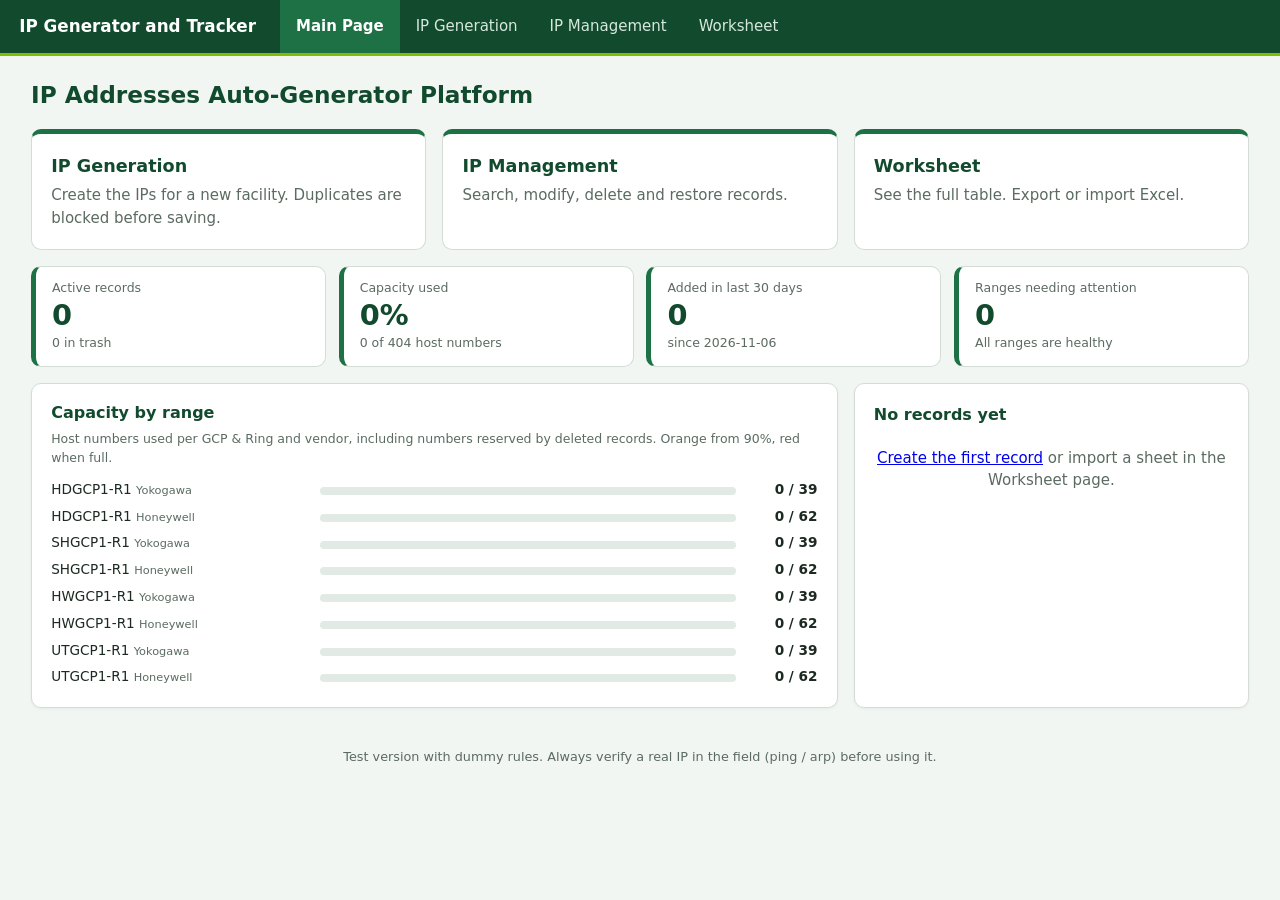
==== index.html @ 1deb8fbd "Add files via upload" ====
<!doctype html><html lang="en" translate="no" dir="ltr"><head><meta charset="utf-8"><meta name="viewport" content="width=device-width,initial-scale=1,viewport-fit=cover"><meta name="google" content="notranslate"><meta name="theme-color" content="#124a2d"><meta http-equiv="Content-Security-Policy" content="default-src 'self'; script-src 'self' 'unsafe-inline'; style-src 'self' 'unsafe-inline'; img-src data:; connect-src 'none'; object-src 'none'; base-uri 'none'; form-action 'none'; frame-src 'none'"><title>IP Generator and Tracker</title><link rel="stylesheet" href="css/style.css"></head><body><main><h1>IP Addresses Auto-Generator Platform</h1>
<div class="tiles"><a class="tile" href="generate.html"><b>IP Generation</b><span>Create the IPs for a new facility. Duplicates are blocked before saving.</span></a><a class="tile" href="management.html"><b>IP Management</b><span>Search, modify, delete and restore records.</span></a><a class="tile" href="worksheet.html"><b>Worksheet</b><span>See the full table. Export or import Excel.</span></a></div>
<div id="dash"><div class="panel empty">Loading...</div></div></main><script src="js/config.js"></script><script src="js/engine.js"></script><script src="js/storage.js"></script><script src="js/common.js"></script>
<script>
var MON=['Jan','Feb','Mar','Apr','May','Jun','Jul','Aug','Sep','Oct','Nov','Dec'],COL=['#1e7145','#84bd00','#9db7a8'];
function countUp(el){var n=+el.dataset.n,sfx=el.dataset.s||'';if(n<2||(window.matchMedia&&matchMedia('(prefers-reduced-motion: reduce)').matches))return;var t0=null;(function f(t){t0=t0||t;var p=Math.min(1,(t-t0)/500);el.textContent=Math.round(n*p)+sfx;if(p<1)requestAnimationFrame(f)})(performance.now())}
function chip(a){return'<span class="chip '+(/^(Created|Restored|Imported)/.test(a)?'g':/^Deleted/.test(a)?'r':'')+'">'+esc(a)+'</span>'}
init('index').then(function(){
  var act=S.records.filter(function(r){return!r.del}),trash=S.records.length-act.length,used=0,tot=0,near=[],rows='';
  Object.keys(CFG.gcps).forEach(function(g){CFG.vendors.forEach(function(v){var u=usage(g,v,S.records),r=u.used/u.max,c=u.used>=u.max?'full':r>=CFG.warnAt?'warn':'';used+=u.used;tot+=u.max;if(c)near.push(g+' / '+v);
    rows+='<div class="hb cp"><span title="'+esc(g+' / '+v)+'">'+esc(g)+' <small>'+esc(v)+'</small></span><div class="bar '+c+'"><i style="width:'+Math.round(100*r)+'%"></i></div><b class="'+c+'">'+u.used+' / '+u.max+'</b></div>'})});
  var cd=new Date();cd.setDate(cd.getDate()-30);var cut=cd.getFullYear()+'-'+p2(cd.getMonth()+1)+'-'+p2(cd.getDate()),recent=act.filter(function(r){return isIso(r.date)&&r.date>=cut}).length,pct=tot?Math.round(100*used/tot):0;
  var k=[['Active records',act.length,'',trash+' in trash',''],['Capacity used',pct,'%',used+' of '+tot+' host numbers',''],['Added in last 30 days',recent,'','since '+cut,''],
    ['Ranges needing attention',near.length,'',near.length?esc(near.slice(0,2).join(', '))+(near.length>2?' +'+(near.length-2):''):'All ranges are healthy',near.some(function(n){return/FULL/.test(n)})?'':(near.length?'warn':'')]];
  var out='<div class="kpis">'+k.map(function(x){return'<div class="kpi '+x[4]+'"><small>'+x[0]+'</small><b data-n="'+x[1]+'" data-s="'+x[2]+'">'+x[1]+x[2]+'</b><small class="sub">'+x[3]+'</small></div>'}).join('')+'</div>';
  var capP='<div class="panel s2"><h2>Capacity by range</h2><small>Host numbers used per GCP &amp; Ring and vendor, including numbers reserved by deleted records. Orange from '+Math.round(CFG.warnAt*100)+'%, red when full.</small><div class="grow">'+rows+'</div></div>';
  if(!act.length)out+='<div class="dash2">'+capP+'<div class="panel empty"><h2>No records yet</h2><p><a href="generate.html">Create the first record</a> or import a sheet in the Worksheet page.</p></div></div>';
  else{
    var items=CFG.vendors.map(function(v){return[v,act.filter(function(r){return r.vendor===v}).length]});var oth=act.length-items.reduce(function(a,b){return a+b[1]},0);if(oth)items.push(['Other',oth]);
    var C=2*Math.PI*50,off=0,segs='',leg='';items.forEach(function(it,i){var len=C*it[1]/act.length;if(it[1]){segs+='<circle r="50" cx="70" cy="70" fill="none" stroke="'+COL[i]+'" stroke-width="22" stroke-dasharray="'+len.toFixed(2)+' '+(C-len).toFixed(2)+'" stroke-dashoffset="'+(-off).toFixed(2)+'" transform="rotate(-90 70 70)"/>';off+=len}
      leg+='<li><i style="background:'+COL[i]+'"></i>'+esc(it[0])+' <b>'+it[1]+'</b> <small>'+Math.round(100*it[1]/act.length)+'%</small></li>'});
    var vP='<div class="panel"><h2>Records by vendor</h2><div class="grow center"><svg class="donut" viewBox="0 0 140 140" width="150" height="150" role="img" aria-label="Records by vendor">'+segs+'<text class="dn" x="70" y="72" text-anchor="middle">'+act.length+'</text><text class="ds" x="70" y="90" text-anchor="middle">records</text></svg><ul class="leg">'+leg+'</ul></div></div>';
    var months=[],now=new Date();for(var i=5;i>=0;i--){var d=new Date(now.getFullYear(),now.getMonth()-i,1);months.push([d.getFullYear()+'-'+p2(d.getMonth()+1),MON[d.getMonth()]])}
    var cnt={},dated=0;act.forEach(function(r){if(isIso(r.date)){var q=r.date.slice(0,7);cnt[q]=(cnt[q]||0)+1;dated++}});var mx=Math.max.apply(null,months.map(function(m){return cnt[m[0]]||0}).concat([1]));
    var mP='<div class="panel"><h2>Records per month</h2><small>Last 6 months, by record date</small><div class="cols grow">'+months.map(function(m){var n=cnt[m[0]]||0;return'<div><b>'+n+'</b><i style="height:'+Math.max(2,Math.round(100*n/mx*.78))+'%"></i>'+m[1]+'</div>'}).join('')+'</div></div>';
    var lg=S.log.slice(0,6),aP='<div class="panel s2"><h2>Recent activity</h2><ul class="act2" id="recent">'+(lg.map(function(l){return'<li><span class="t">'+esc(l.t)+'</span><span>'+esc(l.who)+'</span>'+chip(l.act)+'<code>'+esc(l.name)+'</code></li>'}).join('')||'<li>No activity yet.</li>')+'</ul><a class="more" href="management.html#log">Open the full change log</a></div>';
    out+='<div class="dash2">'+capP+vP+mP+aP+'</div>'}
  $('#dash').innerHTML=out;document.querySelectorAll('[data-n]').forEach(countUp)});
</script></body></html>
---- css/style.css ----
:root{--g:#1e7145;--gd:#124a2d;--lime:#84bd00;--bg:#f2f6f3;--line:#d3ddd6;--ink:#1c2a22;--mut:#5b6b61;--bad:#b42318;--warn:#b45309}
*{box-sizing:border-box}
body{margin:0;font:15px/1.5 "Segoe UI",system-ui,Arial,sans-serif;color:var(--ink);background:var(--bg)}
header{background:var(--gd);color:#fff;border-bottom:3px solid var(--lime);display:flex;align-items:center;gap:1.5rem;padding:0 1.2rem;flex-wrap:wrap}
header b{font-size:1.05rem;padding:.8rem 0}
header nav{display:flex;flex-wrap:wrap}
header a{color:#d5e9dc;text-decoration:none;padding:.95rem 1rem}
header a:hover{background:rgba(255,255,255,.1)}
header a.on{background:var(--g);color:#fff;font-weight:600}
a:focus-visible,button:focus-visible,input:focus-visible,select:focus-visible,.btn:focus-visible{outline:3px solid var(--lime);outline-offset:1px}
main{max-width:1250px;margin:1.4rem auto;padding:0 1rem}
h1{font-size:1.45rem;margin:.2rem 0 1rem;color:var(--gd)}
h2{font-size:1rem;margin:1.1rem 0 .6rem;color:var(--gd);display:flex;align-items:center;gap:.55rem}
h2:first-child{margin-top:0}
h2 i{font-style:normal;background:var(--g);color:#fff;border-radius:50%;width:1.6rem;height:1.6rem;display:inline-grid;place-items:center;font-size:.85rem}
small{color:var(--mut);font-weight:400}
.panel{background:#fff;border:1px solid var(--line);border-radius:10px;padding:1.1rem 1.2rem;margin-bottom:1rem;box-shadow:0 1px 3px rgba(18,74,45,.06)}
.grid{display:grid;grid-template-columns:repeat(auto-fit,minmax(210px,1fr));gap:.9rem}
label{display:block;font-weight:600;font-size:.85rem;margin-bottom:.25rem}
input,select{width:100%;padding:.55rem .6rem;border:1px solid #b6c4bb;border-radius:6px;background:#fff;font:inherit;color:inherit}
input[readonly]{background:#eef3ef;color:var(--mut)}
button,.btn{font:inherit;font-weight:600;padding:.55rem 1.2rem;border:1px solid var(--g);border-radius:6px;background:#fff;color:var(--g);cursor:pointer;display:inline-block}
button:hover,.btn:hover{background:#e6f2ea}
button.primary{background:var(--g);color:#fff}button.primary:hover{background:var(--gd)}
button.danger{border-color:var(--bad);color:var(--bad)}button.danger:hover{background:var(--bad);color:#fff}
button.sm{padding:.2rem .65rem;font-size:.8rem}
button:disabled{opacity:.45;cursor:not-allowed}
.row{display:flex;gap:.7rem;flex-wrap:wrap;align-items:end;margin-top:1rem}
#msg{padding:.7rem 1rem;margin:0 0 1rem;border-radius:8px;display:none}
#msg.ok,#msg.bad{display:block}
#msg.ok{background:#e7f4ec;border:1px solid #a9d3b8;border-left:6px solid var(--g)}
#msg.bad{background:#fdecea;border:1px solid #f1b8b2;border-left:6px solid var(--bad)}
.tw{overflow:auto;max-height:68vh;background:#fff;border:1px solid var(--line);border-radius:8px}
table{border-collapse:collapse;width:100%;font-size:.86rem;font-variant-numeric:tabular-nums}
th,td{padding:.4rem .7rem;border:1px solid #e1e8e3;white-space:nowrap;text-align:left}
th{position:sticky;top:0;background:var(--g);color:#fff;border-color:#2f8657;z-index:1}
tbody tr:nth-child(even) td,tr:nth-child(even) td{background:#f7faf8}
tr:hover td{background:#e9f4ed!important}
td.rn,th.rn{background:#e6ece8!important;color:var(--mut);text-align:center;width:2.5rem;position:sticky;left:0}
th.rn{background:var(--gd)!important}
tr.del td{color:#8a948e;text-decoration:line-through}
.tabs{gap:0}.tabs button{border-radius:6px 6px 0 0;margin-right:2px}.tabs button.on{background:var(--g);color:#fff}
.warn{color:var(--warn);font-weight:700}.full{color:var(--bad);font-weight:700}.good{color:var(--g);font-weight:600}
.kv td:first-child{font-weight:600;width:14rem}
.tiles{display:grid;grid-template-columns:repeat(auto-fit,minmax(240px,1fr));gap:1rem;margin-bottom:1rem}
a.tile{display:block;text-decoration:none;color:inherit;background:#fff;border:1px solid var(--line);border-top:5px solid var(--g);border-radius:10px;padding:1.2rem}
a.tile:hover{box-shadow:0 6px 16px rgba(18,74,45,.15);transform:translateY(-1px)}
a.tile b{font-size:1.1rem;color:var(--gd)}a.tile span{display:block;color:var(--mut);margin-top:.3rem}
.bar{height:8px;background:#e1eae4;border-radius:4px;overflow:hidden;min-width:90px;margin-top:.25rem}
.bar i{display:block;height:100%;background:var(--g)}.bar.warn i{background:#d97706}.bar.full i{background:var(--bad)}
.groups{display:grid;grid-template-columns:repeat(auto-fit,minmax(250px,1fr));gap:.8rem}
.gcard{border:1px solid var(--line);border-top:3px solid var(--lime);border-radius:8px;padding:.7rem .9rem}
.gcard h3{margin:0 0 .4rem;font-size:.75rem;text-transform:uppercase;letter-spacing:.05em;color:var(--mut)}
.gcard div{display:flex;justify-content:space-between;gap:1rem;padding:.2rem 0;border-bottom:1px dashed #e1e8e3}
.gcard div:last-child{border:0}.gcard code{font:600 .93rem Consolas,"Cascadia Mono",monospace;color:var(--gd)}
footer{max-width:1250px;margin:0 auto;padding:1rem;text-align:center;color:var(--mut);font-size:.8rem}
@media(max-width:600px){header{gap:.3rem}h1{font-size:1.2rem}}
label.btn{margin:0;font-size:inherit}
/* ---- motion ---- */
html{-webkit-text-size-adjust:100%}
@keyframes in{from{opacity:0;transform:translateY(8px)}to{opacity:1;transform:none}}
@keyframes grow{from{transform:scaleX(0)}to{transform:scaleX(1)}}
@keyframes up{from{transform:scaleY(0)}to{transform:scaleY(1)}}
@keyframes spin{to{transform:rotate(360deg)}}
@view-transition{navigation:auto}
main{animation:in .3s ease both}
body.leaving main{opacity:0;transform:translateY(6px);transition:opacity .14s,transform .14s}
.bar i{transform-origin:left;animation:grow .7s ease both}
.gcard{animation:in .35s ease both}.gcard:nth-child(2){animation-delay:.06s}.gcard:nth-child(3){animation-delay:.12s}.gcard:nth-child(4){animation-delay:.18s}.gcard:nth-child(5){animation-delay:.24s}
#msg.ok,#msg.bad{animation:in .25s ease both}
a.tile{transition:box-shadow .2s,transform .2s}button,.btn,input,select{transition:background .15s,border-color .15s}
button.busy{position:relative;color:transparent!important;pointer-events:none}
button.busy::after{content:"";position:absolute;inset:0;margin:auto;width:1.1rem;height:1.1rem;border:2px solid #fff;border-top-color:transparent;border-radius:50%;animation:spin .7s linear infinite}
@media(prefers-reduced-motion:reduce){*,*::before,*::after{animation:none!important;transition:none!important}}
/* ---- dashboard ---- */
.kpis{display:grid;grid-template-columns:repeat(auto-fit,minmax(170px,1fr));gap:.8rem;margin-bottom:1rem}
.kpi{background:#fff;border:1px solid var(--line);border-left:5px solid var(--g);border-radius:10px;padding:.8rem 1rem;animation:in .35s ease both}
.kpi small{display:block}.kpi b{font-size:1.8rem;color:var(--gd);line-height:1.2}
.dash{display:grid;grid-template-columns:repeat(auto-fit,minmax(300px,1fr));gap:1rem;margin-bottom:1rem}.dash .panel{margin:0}
.hb{display:grid;grid-template-columns:minmax(90px,40%) 1fr 2.4rem;gap:.5rem;align-items:center;font-size:.85rem;padding:.2rem 0}
.hb span{overflow:hidden;text-overflow:ellipsis;white-space:nowrap}.hb b{text-align:right}
.cols{display:flex;align-items:flex-end;gap:.6rem;padding-top:.5rem}
.cols div{flex:1;display:flex;flex-direction:column;justify-content:flex-end;align-items:center;height:100%;font-size:.75rem;color:var(--mut)}
.cols i{display:block;width:100%;max-width:46px;background:var(--g);border-radius:4px 4px 0 0;transform-origin:bottom;animation:up .7s ease both;min-height:2px}
.act{list-style:none;margin:0;padding:0}.act li{padding:.35rem 0;border-bottom:1px dashed #e1e8e3;font-size:.85rem}.act li:last-child{border:0}
.empty{text-align:center;padding:1.2rem;color:var(--mut)}
/* ---- phone, tablet, notch ---- */
body{padding-left:env(safe-area-inset-left);padding-right:env(safe-area-inset-right)}
@media(max-width:900px){main{padding:0 .8rem}}
@media(max-width:640px){
 header{padding:0;gap:0}header b{padding:.6rem 1rem;width:100%}
 header nav{width:100%;overflow-x:auto;flex-wrap:nowrap;-webkit-overflow-scrolling:touch}
 header a{padding:.8rem 1rem;white-space:nowrap;min-height:44px}
 input,select,button,.btn{font-size:16px;min-height:44px}button.sm{min-height:38px;font-size:14px}
 .row>button,.row>.btn{flex:1 1 auto}.grid{grid-template-columns:1fr}.tabs{flex-wrap:wrap}
 .kpis{grid-template-columns:1fr 1fr}.kpi b{font-size:1.5rem}.dash{grid-template-columns:1fr}
 table.stack{background:transparent}table.stack tr.hd{display:none}
 table.stack tr{display:block;border:1px solid var(--line);border-radius:8px;margin:.6rem;padding:.3rem .6rem;background:#fff}
 table.stack td{display:flex;justify-content:space-between;gap:1rem;border:0;border-bottom:1px dashed #e1e8e3;white-space:normal;text-align:right;background:transparent!important}
 table.stack td::before{content:attr(data-l);font-weight:600;color:var(--mut);text-align:left}
 table.stack td:last-child{border:0;justify-content:flex-end;gap:.5rem}table.stack td:last-child::before{content:none}
}
@media(max-width:640px){.hb{grid-template-columns:1fr 2.2rem;row-gap:.1rem;padding:.35rem 0}.hb span{grid-column:1/-1;white-space:normal}}
/* ---- dashboard v2: every row fills the full width ---- */
.kpis{grid-template-columns:repeat(4,1fr)}
.kpi .sub{margin-top:.1rem}.kpi.warn{border-left-color:#d97706}.kpi.full{border-left-color:var(--bad)}
.dash2{display:grid;grid-template-columns:repeat(3,1fr);gap:1rem;margin-bottom:1rem}
.dash2 .s2{grid-column:span 2}.dash2 .panel{margin:0;display:flex;flex-direction:column;min-width:0}
.dash2 .panel>small{display:block;margin-bottom:.5rem}.dash2 h2{margin-bottom:.3rem}
.grow{flex:1}.center{display:flex;align-items:center;justify-content:center;gap:1.4rem;flex-wrap:wrap}
.hb.cp{grid-template-columns:minmax(150px,34%) 1fr 4.6rem}.hb.cp b.warn{color:var(--warn)}.hb.cp b.full{color:var(--bad)}.hb.cp span small{color:var(--mut)}
.donut circle{animation:draw .8s ease both}.donut .dn{font:700 26px "Segoe UI",Arial,sans-serif;fill:var(--gd)}.donut .ds{font:12px "Segoe UI",Arial,sans-serif;fill:var(--mut)}
@keyframes draw{from{stroke-dasharray:0 314.16}}
.leg{list-style:none;margin:0;padding:0}.leg li{padding:.25rem 0;display:flex;align-items:center;gap:.5rem}.leg i{width:.8rem;height:.8rem;border-radius:3px;display:inline-block}
.cols.grow{min-height:110px}
.act2{list-style:none;margin:0;padding:0;flex:1}
.act2 li{display:grid;grid-template-columns:9.5rem 6.5rem 7.5rem 1fr;gap:.6rem;align-items:center;padding:.45rem 0;border-bottom:1px dashed #e1e8e3;font-size:.85rem}
.act2 .t{color:var(--mut)}.act2 code{font-weight:600;color:var(--gd)}
.chip{display:inline-block;padding:.05rem .55rem;border-radius:999px;background:#e8eeea;color:#33443a;font-size:.78rem;font-weight:600;justify-self:start}
.chip.g{background:#e3f1e8;color:var(--gd)}.chip.r{background:#fdecea;color:var(--bad)}
a.more{display:inline-block;margin-top:.7rem;font-weight:600;color:var(--g)}
@media(max-width:900px){.kpis{grid-template-columns:1fr 1fr}.dash2{grid-template-columns:1fr}.dash2 .s2{grid-column:auto}.act2 li{grid-template-columns:1fr 1fr}}
@media(max-width:640px){.hb.cp{grid-template-columns:1fr 4.6rem}.hb.cp span{grid-column:1/-1}}
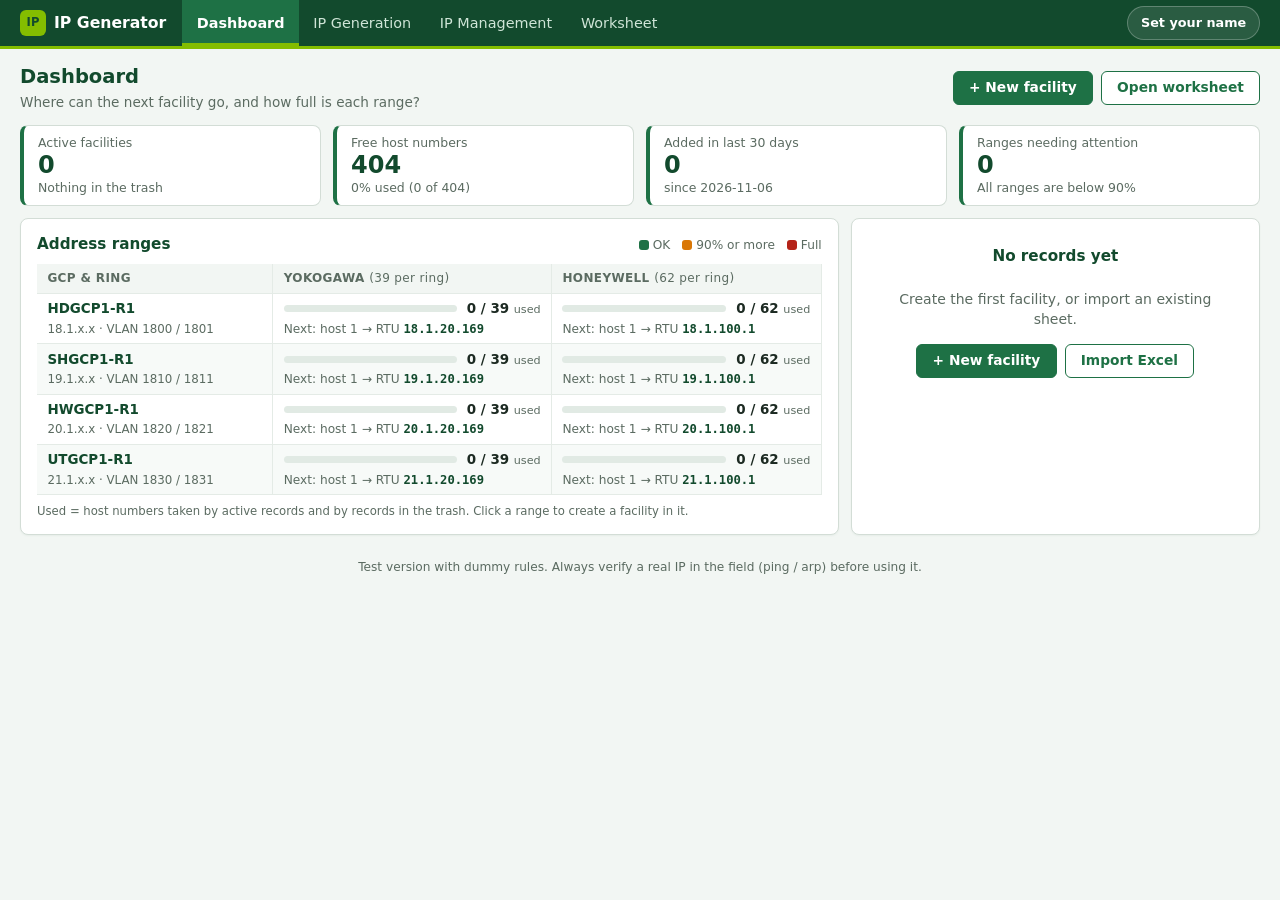
==== commit 9489c07c: "Improve front-end prototype: compact laptop layout, new dashboard, clearer management and safer impo" ====
--- a/index.html
+++ b/index.html
@@ -1,29 +1,114 @@
-<!doctype html><html lang="en" translate="no" dir="ltr"><head><meta charset="utf-8"><meta name="viewport" content="width=device-width,initial-scale=1,viewport-fit=cover"><meta name="google" content="notranslate"><meta name="theme-color" content="#124a2d"><meta http-equiv="Content-Security-Policy" content="default-src 'self'; script-src 'self' 'unsafe-inline'; style-src 'self' 'unsafe-inline'; img-src data:; connect-src 'none'; object-src 'none'; base-uri 'none'; form-action 'none'; frame-src 'none'"><title>IP Generator and Tracker</title><link rel="stylesheet" href="css/style.css"></head><body><main><h1>IP Addresses Auto-Generator Platform</h1>
-<div class="tiles"><a class="tile" href="generate.html"><b>IP Generation</b><span>Create the IPs for a new facility. Duplicates are blocked before saving.</span></a><a class="tile" href="management.html"><b>IP Management</b><span>Search, modify, delete and restore records.</span></a><a class="tile" href="worksheet.html"><b>Worksheet</b><span>See the full table. Export or import Excel.</span></a></div>
-<div id="dash"><div class="panel empty">Loading...</div></div></main><script src="js/config.js"></script><script src="js/engine.js"></script><script src="js/storage.js"></script><script src="js/common.js"></script>
+<!doctype html>
+<html lang="en" translate="no" dir="ltr">
+<head>
+<meta charset="utf-8">
+<meta name="viewport" content="width=device-width,initial-scale=1,viewport-fit=cover">
+<meta name="google" content="notranslate">
+<meta name="theme-color" content="#124a2d">
+<meta http-equiv="Content-Security-Policy" content="default-src 'self'; script-src 'self' 'unsafe-inline'; style-src 'self' 'unsafe-inline'; img-src data:; connect-src 'none'; object-src 'none'; base-uri 'none'; form-action 'none'; frame-src 'none'">
+<title>Dashboard - IP Generator</title>
+<link rel="stylesheet" href="css/style.css">
+</head>
+<body>
+<main>
+  <div class="pagehead">
+    <div><h1>Dashboard</h1><p>Where can the next facility go, and how full is each range?</p></div>
+    <div class="qa"><a class="btn primary" href="generate.html">+ New facility</a><a class="btn" href="worksheet.html">Open worksheet</a></div>
+  </div>
+  <div id="msg" class="msg"></div>
+  <div id="dash"><div class="panel"><div class="skel" style="width:40%"></div><div class="skel"></div><div class="skel" style="width:70%"></div></div></div>
+</main>
+<script src="js/config.js"></script><script src="js/engine.js"></script><script src="js/storage.js"></script><script src="js/common.js"></script>
 <script>
-var MON=['Jan','Feb','Mar','Apr','May','Jun','Jul','Aug','Sep','Oct','Nov','Dec'],COL=['#1e7145','#84bd00','#9db7a8'];
-function countUp(el){var n=+el.dataset.n,sfx=el.dataset.s||'';if(n<2||(window.matchMedia&&matchMedia('(prefers-reduced-motion: reduce)').matches))return;var t0=null;(function f(t){t0=t0||t;var p=Math.min(1,(t-t0)/500);el.textContent=Math.round(n*p)+sfx;if(p<1)requestAnimationFrame(f)})(performance.now())}
-function chip(a){return'<span class="chip '+(/^(Created|Restored|Imported)/.test(a)?'g':/^Deleted/.test(a)?'r':'')+'">'+esc(a)+'</span>'}
-init('index').then(function(){
-  var act=S.records.filter(function(r){return!r.del}),trash=S.records.length-act.length,used=0,tot=0,near=[],rows='';
-  Object.keys(CFG.gcps).forEach(function(g){CFG.vendors.forEach(function(v){var u=usage(g,v,S.records),r=u.used/u.max,c=u.used>=u.max?'full':r>=CFG.warnAt?'warn':'';used+=u.used;tot+=u.max;if(c)near.push(g+' / '+v);
-    rows+='<div class="hb cp"><span title="'+esc(g+' / '+v)+'">'+esc(g)+' <small>'+esc(v)+'</small></span><div class="bar '+c+'"><i style="width:'+Math.round(100*r)+'%"></i></div><b class="'+c+'">'+u.used+' / '+u.max+'</b></div>'})});
-  var cd=new Date();cd.setDate(cd.getDate()-30);var cut=cd.getFullYear()+'-'+p2(cd.getMonth()+1)+'-'+p2(cd.getDate()),recent=act.filter(function(r){return isIso(r.date)&&r.date>=cut}).length,pct=tot?Math.round(100*used/tot):0;
-  var k=[['Active records',act.length,'',trash+' in trash',''],['Capacity used',pct,'%',used+' of '+tot+' host numbers',''],['Added in last 30 days',recent,'','since '+cut,''],
-    ['Ranges needing attention',near.length,'',near.length?esc(near.slice(0,2).join(', '))+(near.length>2?' +'+(near.length-2):''):'All ranges are healthy',near.some(function(n){return/FULL/.test(n)})?'':(near.length?'warn':'')]];
-  var out='<div class="kpis">'+k.map(function(x){return'<div class="kpi '+x[4]+'"><small>'+x[0]+'</small><b data-n="'+x[1]+'" data-s="'+x[2]+'">'+x[1]+x[2]+'</b><small class="sub">'+x[3]+'</small></div>'}).join('')+'</div>';
-  var capP='<div class="panel s2"><h2>Capacity by range</h2><small>Host numbers used per GCP &amp; Ring and vendor, including numbers reserved by deleted records. Orange from '+Math.round(CFG.warnAt*100)+'%, red when full.</small><div class="grow">'+rows+'</div></div>';
-  if(!act.length)out+='<div class="dash2">'+capP+'<div class="panel empty"><h2>No records yet</h2><p><a href="generate.html">Create the first record</a> or import a sheet in the Worksheet page.</p></div></div>';
-  else{
-    var items=CFG.vendors.map(function(v){return[v,act.filter(function(r){return r.vendor===v}).length]});var oth=act.length-items.reduce(function(a,b){return a+b[1]},0);if(oth)items.push(['Other',oth]);
-    var C=2*Math.PI*50,off=0,segs='',leg='';items.forEach(function(it,i){var len=C*it[1]/act.length;if(it[1]){segs+='<circle r="50" cx="70" cy="70" fill="none" stroke="'+COL[i]+'" stroke-width="22" stroke-dasharray="'+len.toFixed(2)+' '+(C-len).toFixed(2)+'" stroke-dashoffset="'+(-off).toFixed(2)+'" transform="rotate(-90 70 70)"/>';off+=len}
-      leg+='<li><i style="background:'+COL[i]+'"></i>'+esc(it[0])+' <b>'+it[1]+'</b> <small>'+Math.round(100*it[1]/act.length)+'%</small></li>'});
-    var vP='<div class="panel"><h2>Records by vendor</h2><div class="grow center"><svg class="donut" viewBox="0 0 140 140" width="150" height="150" role="img" aria-label="Records by vendor">'+segs+'<text class="dn" x="70" y="72" text-anchor="middle">'+act.length+'</text><text class="ds" x="70" y="90" text-anchor="middle">records</text></svg><ul class="leg">'+leg+'</ul></div></div>';
-    var months=[],now=new Date();for(var i=5;i>=0;i--){var d=new Date(now.getFullYear(),now.getMonth()-i,1);months.push([d.getFullYear()+'-'+p2(d.getMonth()+1),MON[d.getMonth()]])}
-    var cnt={},dated=0;act.forEach(function(r){if(isIso(r.date)){var q=r.date.slice(0,7);cnt[q]=(cnt[q]||0)+1;dated++}});var mx=Math.max.apply(null,months.map(function(m){return cnt[m[0]]||0}).concat([1]));
-    var mP='<div class="panel"><h2>Records per month</h2><small>Last 6 months, by record date</small><div class="cols grow">'+months.map(function(m){var n=cnt[m[0]]||0;return'<div><b>'+n+'</b><i style="height:'+Math.max(2,Math.round(100*n/mx*.78))+'%"></i>'+m[1]+'</div>'}).join('')+'</div></div>';
-    var lg=S.log.slice(0,6),aP='<div class="panel s2"><h2>Recent activity</h2><ul class="act2" id="recent">'+(lg.map(function(l){return'<li><span class="t">'+esc(l.t)+'</span><span>'+esc(l.who)+'</span>'+chip(l.act)+'<code>'+esc(l.name)+'</code></li>'}).join('')||'<li>No activity yet.</li>')+'</ul><a class="more" href="management.html#log">Open the full change log</a></div>';
-    out+='<div class="dash2">'+capP+vP+mP+aP+'</div>'}
-  $('#dash').innerHTML=out;document.querySelectorAll('[data-n]').forEach(countUp)});
-</script></body></html>+var MON = ['Jan', 'Feb', 'Mar', 'Apr', 'May', 'Jun', 'Jul', 'Aug', 'Sep', 'Oct', 'Nov', 'Dec'];
+var VCOL = { Yokogawa: '#1e7145', Honeywell: '#84bd00', Other: '#a9b8ae' };
+
+init('index').then(draw);
+
+function draw() {
+  var act = S.records.filter(function (r) { return !r.del; }), trash = S.records.length - act.length;
+  var used = 0, tot = 0, attention = [], fullCount = 0;
+
+  /* ----- address ranges: GCP & Ring x vendor ----- */
+  var rows = Object.keys(CFG.gcps).map(function (g) {
+    var o = CFG.gcps[g], vl = CFG.vlan[g];
+    var cells = CFG.vendors.map(function (v) {
+      var u = usage(g, v, S.records), r = u.used / u.max, full = u.used >= u.max, c = full ? 'full' : r >= CFG.warnAt ? 'warn' : '';
+      used += u.used; tot += u.max;
+      if (c) attention.push(g + ' / ' + v + (full ? ' (full)' : ''));
+      if (full) fullCount++;
+      var nx = full
+        ? '<span class="full">Full: no free host numbers</span>'
+        : 'Next: host ' + u.next + ' &rarr; RTU <code>' + esc(build(g, v, u.next)['RTU IP-1']) + '</code>';
+      var inner = '<div class="bar ' + c + '"><i style="width:' + Math.round(100 * r) + '%"></i></div>' +
+        '<span class="nums ' + c + '">' + u.used + ' / ' + u.max + ' <small>used</small></span><span class="nx">' + nx + '</span>';
+      return '<td data-l="' + esc(v) + '">' + (full
+        ? '<div class="cell">' + inner + '</div>'
+        : '<a class="cell" href="generate.html?gcp=' + encodeURIComponent(g) + '&vendor=' + encodeURIComponent(v) + '" title="Create a facility in ' + esc(g + ' / ' + v) + '">' + inner + '</a>') + '</td>';
+    }).join('');
+    return '<tr><td class="rg"><b>' + esc(g) + '</b><small>' + o[0] + '.' + o[1] + '.x.x &middot; VLAN ' + esc(vl[0]) + ' / ' + esc(vl[1]) + '</small></td>' + cells + '</tr>';
+  }).join('');
+
+  var free = tot - used, pct = tot ? Math.round(100 * used / tot) : 0;
+  var cd = new Date(); cd.setDate(cd.getDate() - 30);
+  var cut = isoOf(cd), recent = act.filter(function (r) { return isIso(r.date) && r.date >= cut; }).length;
+
+  var kpis = [
+    ['Active facilities', act.length, '', trash ? trash + ' in trash (IPs still reserved)' : 'Nothing in the trash', ''],
+    ['Free host numbers', free, '', pct + '% used (' + used + ' of ' + tot + ')', ''],
+    ['Added in last 30 days', recent, '', 'since ' + cut, ''],
+    ['Ranges needing attention', attention.length, '', attention.length ? attention.slice(0, 2).join(', ') + (attention.length > 2 ? ' +' + (attention.length - 2) : '') : 'All ranges are below ' + Math.round(CFG.warnAt * 100) + '%', fullCount ? 'full' : attention.length ? 'warn' : '']
+  ];
+  var out = '<div class="kpis">' + kpis.map(function (k) {
+    return '<div class="kpi ' + k[4] + '"><small>' + k[0] + '</small><b data-n="' + k[1] + '" data-s="' + k[2] + '">' + k[1] + k[2] + '</b><small class="sub" title="' + esc(k[3]) + '">' + esc(k[3]) + '</small></div>';
+  }).join('') + '</div>';
+
+  var head = '<tr><th>GCP &amp; Ring</th>' + CFG.vendors.map(function (v) { return '<th>' + esc(v) + ' <span style="text-transform:none;font-weight:400">(' + CFG.max[v] + ' per ring)</span></th>'; }).join('') + '</tr>';
+  var rangeP = '<section class="panel" aria-labelledby="hR"><div class="panel-h"><h2 id="hR">Address ranges</h2>' +
+    '<div class="legend"><span><i style="background:var(--g)"></i>OK</span><span><i style="background:#d97706"></i>' + Math.round(CFG.warnAt * 100) + '% or more</span><span><i style="background:var(--bad)"></i>Full</span></div></div>' +
+    '<div style="overflow-x:auto"><table class="matrix"><thead>' + head + '</thead><tbody>' + rows + '</tbody></table></div>' +
+    '<small style="margin-top:8px">Used = host numbers taken by active records and by records in the trash. Click a range to create a facility in it.</small></section>';
+
+  if (!act.length) {
+    out += '<div class="dgrid">' + rangeP + '<section class="panel empty"><h2 style="justify-content:center">No records yet</h2><p>Create the first facility, or import an existing sheet.</p><div class="row" style="justify-content:center"><a class="btn primary" href="generate.html">+ New facility</a><a class="btn" href="worksheet.html">Import Excel</a></div></section></div>';
+    $('#dash').innerHTML = out; $$('[data-n]').forEach(countUp); return;
+  }
+
+  /* ----- facilities by area, split by vendor ----- */
+  var areas = CFG.facilities.slice(), byArea = {}, vendors = CFG.vendors.concat(['Other']), vt = {};
+  act.forEach(function (r) {
+    var a = String(r.name).split('-')[0].toUpperCase();
+    if (areas.indexOf(a) < 0) a = 'Other';
+    var v = CFG.vendors.indexOf(r.vendor) >= 0 ? r.vendor : 'Other';
+    byArea[a] = byArea[a] || {}; byArea[a][v] = (byArea[a][v] || 0) + 1; vt[v] = (vt[v] || 0) + 1;
+  });
+  if (byArea.Other) areas.push('Other');
+  var amax = Math.max.apply(null, areas.map(function (a) { var s = 0; for (var k in byArea[a] || {}) s += byArea[a][k]; return s; }).concat([1]));
+  var fb = areas.map(function (a) {
+    var d = byArea[a] || {}, n = 0; for (var k in d) n += d[k];
+    var segs = vendors.filter(function (v) { return d[v]; }).map(function (v) { return '<i style="width:' + (100 * d[v] / amax) + '%;background:' + VCOL[v] + '" title="' + esc(v + ': ' + d[v]) + '"></i>'; }).join('');
+    return '<div class="fb"><b>' + esc(a === 'Other' ? 'Other' : a) + '</b><div class="stack" role="img" aria-label="' + esc(a + ': ' + n + ' facilities') + '">' + segs + '</div><span class="n">' + n + '</span></div>';
+  }).join('');
+  var tots = vendors.filter(function (v) { return vt[v]; }).map(function (v) { return '<span><i style="display:inline-block;width:10px;height:10px;border-radius:3px;background:' + VCOL[v] + '"></i> ' + esc(v) + ' <b>' + vt[v] + '</b> <small>' + Math.round(100 * vt[v] / act.length) + '%</small></span>'; }).join('');
+  var areaP = '<section class="panel" aria-labelledby="hA"><div class="panel-h"><h2 id="hA">Facilities by area</h2><small>Active records</small></div><div class="fbars">' + fb + '</div><div class="totals">' + tots + '</div></section>';
+
+  /* ----- records per month ----- */
+  var months = [], now = new Date();
+  for (var i = 5; i >= 0; i--) { var d = new Date(now.getFullYear(), now.getMonth() - i, 1); months.push([d.getFullYear() + '-' + p2(d.getMonth() + 1), MON[d.getMonth()]]); }
+  var cnt = {}; act.forEach(function (r) { if (isIso(r.date)) { var q = r.date.slice(0, 7); cnt[q] = (cnt[q] || 0) + 1; } });
+  var mx = Math.max.apply(null, months.map(function (m) { return cnt[m[0]] || 0; }).concat([1]));
+  var monthP = '<section class="panel" aria-labelledby="hM"><div class="panel-h"><h2 id="hM">New facilities per month</h2><small>Last 6 months</small></div><div class="cols grow" role="img" aria-label="New facilities per month">' +
+    months.map(function (m, i) { var n = cnt[m[0]] || 0; return '<div' + (i === 5 ? ' class="cur"' : '') + '><b>' + n + '</b><i style="height:' + Math.max(2, Math.round(80 * n / mx)) + '%"></i>' + m[1] + '</div>'; }).join('') + '</div></section>';
+
+  /* ----- recent activity ----- */
+  var lg = S.log.slice(0, 5);
+  var actP = '<section class="panel" aria-labelledby="hL"><div class="panel-h"><h2 id="hL">Recent activity</h2><a class="more" href="management.html#log">Open the full change log &rarr;</a></div><ul class="acts">' +
+    (lg.map(function (l) { return '<li><span class="t">' + esc(l.t) + '</span><span class="w">' + esc(l.who) + '</span>' + chip(l.act) + '<code title="' + esc(l.det || '') + '">' + esc(l.name) + '</code></li>'; }).join('') || '<li>No activity yet.</li>') + '</ul></section>';
+
+  out += '<div class="dgrid">' + rangeP + areaP + '</div><div class="dgrid b">' + monthP + actP + '</div>';
+  $('#dash').innerHTML = out;
+  $$('[data-n]').forEach(countUp);
+}
+</script>
+</body>
+</html>
--- a/css/style.css
+++ b/css/style.css
@@ -1,123 +1,276 @@
-:root{--g:#1e7145;--gd:#124a2d;--lime:#84bd00;--bg:#f2f6f3;--line:#d3ddd6;--ink:#1c2a22;--mut:#5b6b61;--bad:#b42318;--warn:#b45309}
+/* IP Generator - compact layout sized for 13-14" laptops first, then tablet and phone. */
+:root{
+  --g:#1e7145;--gd:#124a2d;--lime:#84bd00;--bg:#f2f6f3;--line:#d3ddd6;--line2:#e4ebe6;--ink:#1c2a22;--mut:#5b6b61;
+  --bad:#b42318;--badbg:#fdecea;--warn:#b45309;--warnbg:#fff6e5;--okbg:#e7f4ec;--info:#1d4f91;--infobg:#eaf1fb;
+  --mono:Consolas,"Cascadia Mono","SF Mono",Menlo,monospace;--r:8px;--h:34px
+}
 *{box-sizing:border-box}
-body{margin:0;font:15px/1.5 "Segoe UI",system-ui,Arial,sans-serif;color:var(--ink);background:var(--bg)}
-header{background:var(--gd);color:#fff;border-bottom:3px solid var(--lime);display:flex;align-items:center;gap:1.5rem;padding:0 1.2rem;flex-wrap:wrap}
-header b{font-size:1.05rem;padding:.8rem 0}
-header nav{display:flex;flex-wrap:wrap}
-header a{color:#d5e9dc;text-decoration:none;padding:.95rem 1rem}
-header a:hover{background:rgba(255,255,255,.1)}
-header a.on{background:var(--g);color:#fff;font-weight:600}
-a:focus-visible,button:focus-visible,input:focus-visible,select:focus-visible,.btn:focus-visible{outline:3px solid var(--lime);outline-offset:1px}
-main{max-width:1250px;margin:1.4rem auto;padding:0 1rem}
-h1{font-size:1.45rem;margin:.2rem 0 1rem;color:var(--gd)}
-h2{font-size:1rem;margin:1.1rem 0 .6rem;color:var(--gd);display:flex;align-items:center;gap:.55rem}
-h2:first-child{margin-top:0}
-h2 i{font-style:normal;background:var(--g);color:#fff;border-radius:50%;width:1.6rem;height:1.6rem;display:inline-grid;place-items:center;font-size:.85rem}
-small{color:var(--mut);font-weight:400}
-.panel{background:#fff;border:1px solid var(--line);border-radius:10px;padding:1.1rem 1.2rem;margin-bottom:1rem;box-shadow:0 1px 3px rgba(18,74,45,.06)}
-.grid{display:grid;grid-template-columns:repeat(auto-fit,minmax(210px,1fr));gap:.9rem}
-label{display:block;font-weight:600;font-size:.85rem;margin-bottom:.25rem}
-input,select{width:100%;padding:.55rem .6rem;border:1px solid #b6c4bb;border-radius:6px;background:#fff;font:inherit;color:inherit}
+html{-webkit-text-size-adjust:100%}
+body{margin:0;font:14px/1.45 "Segoe UI",system-ui,-apple-system,Arial,sans-serif;color:var(--ink);background:var(--bg);
+  padding-left:env(safe-area-inset-left);padding-right:env(safe-area-inset-right);font-variant-numeric:tabular-nums}
+.skip{position:absolute;left:-999px;top:0;background:#fff;padding:.4rem .8rem;z-index:50}.skip:focus{left:8px}
+
+/* ---------- header ---------- */
+header{background:var(--gd);color:#fff;border-bottom:3px solid var(--lime);display:flex;align-items:center;gap:1rem;padding:0 1.25rem;min-height:46px;position:sticky;top:0;z-index:20}
+.brand{display:flex;align-items:center;gap:.5rem;color:#fff;text-decoration:none;font-weight:700;font-size:.98rem;white-space:nowrap}
+.logo{display:inline-grid;place-items:center;width:26px;height:26px;border-radius:6px;background:var(--lime);color:var(--gd);font-size:.72rem;font-weight:800;letter-spacing:.02em;line-height:1}
+header nav{display:flex;flex:1;min-width:0}
+header nav a{color:#cfe5d7;text-decoration:none;padding:0 .9rem;line-height:46px;font-size:.9rem;white-space:nowrap}
+header nav a:hover{background:rgba(255,255,255,.08);color:#fff}
+header nav a.on{background:var(--g);color:#fff;font-weight:600;box-shadow:inset 0 -3px 0 var(--lime)}
+.actor{background:rgba(255,255,255,.1);border:1px solid rgba(255,255,255,.25);color:#fff;border-radius:999px;padding:.2rem .8rem;font-size:.8rem;font-weight:600;min-height:28px;white-space:nowrap;max-width:220px;overflow:hidden;text-overflow:ellipsis}
+.actor:hover{background:rgba(255,255,255,.2)}
+.actor .dot{display:inline-block;width:7px;height:7px;border-radius:50%;background:var(--lime);margin-right:.4rem;vertical-align:middle}
+
+/* ---------- layout ---------- */
+main{max-width:1320px;margin:14px auto;padding:0 20px}
+.pagehead{display:flex;align-items:center;justify-content:space-between;gap:1rem;flex-wrap:wrap;margin-bottom:12px}
+h1{font-size:1.22rem;margin:0;color:var(--gd)}
+.pagehead p{margin:.1rem 0 0;color:var(--mut);font-size:.85rem}
+h2{font-size:.95rem;margin:0 0 .5rem;color:var(--gd);display:flex;align-items:center;gap:.5rem}
+h2 small,h3 small{font-weight:400}
+small,.mut{color:var(--mut);font-weight:400}
+a{color:var(--g)}
+.panel{background:#fff;border:1px solid var(--line);border-radius:var(--r);padding:14px 16px;margin-bottom:12px;box-shadow:0 1px 2px rgba(18,74,45,.05);min-width:0}
+.panel-h{display:flex;align-items:baseline;justify-content:space-between;gap:.8rem;margin-bottom:.55rem;flex-wrap:wrap}
+.panel-h h2{margin:0}
+footer{max-width:1320px;margin:0 auto;padding:.6rem 1rem 1rem;text-align:center;color:var(--mut);font-size:.76rem}
+
+/* ---------- forms ---------- */
+.field{min-width:0}
+label{display:block;font-weight:600;font-size:.8rem;margin-bottom:.2rem;color:#2b3b31}
+input,select{width:100%;height:var(--h);padding:0 .6rem;border:1px solid #b6c4bb;border-radius:6px;background:#fff;font:inherit;color:inherit}
+input:hover,select:hover{border-color:#8fa597}
 input[readonly]{background:#eef3ef;color:var(--mut)}
-button,.btn{font:inherit;font-weight:600;padding:.55rem 1.2rem;border:1px solid var(--g);border-radius:6px;background:#fff;color:var(--g);cursor:pointer;display:inline-block}
+input[aria-invalid=true]{border-color:var(--bad);background:#fffafa}
+input[type=checkbox]{width:16px;height:16px;accent-color:var(--g);margin:0}
+.check{display:flex;gap:.45rem;align-items:center;font-weight:500;font-size:.85rem;margin:0;cursor:pointer;white-space:nowrap}
+.hint{display:block;font-size:.76rem;margin-top:.2rem;min-height:1.1em}
+.hint.ok{color:var(--g);font-weight:600}.hint.bad,.err{color:var(--bad);font-weight:600;font-size:.78rem}
+.grid2{display:grid;grid-template-columns:1fr 1fr;gap:10px 12px}
+.row{display:flex;gap:8px;flex-wrap:wrap;align-items:center}
+.row.end{justify-content:flex-end}
+.sp{flex:1}
+
+/* ---------- buttons ---------- */
+button,.btn{font:inherit;font-weight:600;font-size:.86rem;height:var(--h);padding:0 .95rem;border:1px solid var(--g);border-radius:6px;background:#fff;color:var(--g);cursor:pointer;display:inline-flex;align-items:center;justify-content:center;gap:.35rem;text-decoration:none;white-space:nowrap}
 button:hover,.btn:hover{background:#e6f2ea}
-button.primary{background:var(--g);color:#fff}button.primary:hover{background:var(--gd)}
-button.danger{border-color:var(--bad);color:var(--bad)}button.danger:hover{background:var(--bad);color:#fff}
-button.sm{padding:.2rem .65rem;font-size:.8rem}
-button:disabled{opacity:.45;cursor:not-allowed}
-.row{display:flex;gap:.7rem;flex-wrap:wrap;align-items:end;margin-top:1rem}
-#msg{padding:.7rem 1rem;margin:0 0 1rem;border-radius:8px;display:none}
-#msg.ok,#msg.bad{display:block}
-#msg.ok{background:#e7f4ec;border:1px solid #a9d3b8;border-left:6px solid var(--g)}
-#msg.bad{background:#fdecea;border:1px solid #f1b8b2;border-left:6px solid var(--bad)}
-.tw{overflow:auto;max-height:68vh;background:#fff;border:1px solid var(--line);border-radius:8px}
-table{border-collapse:collapse;width:100%;font-size:.86rem;font-variant-numeric:tabular-nums}
-th,td{padding:.4rem .7rem;border:1px solid #e1e8e3;white-space:nowrap;text-align:left}
-th{position:sticky;top:0;background:var(--g);color:#fff;border-color:#2f8657;z-index:1}
-tbody tr:nth-child(even) td,tr:nth-child(even) td{background:#f7faf8}
-tr:hover td{background:#e9f4ed!important}
-td.rn,th.rn{background:#e6ece8!important;color:var(--mut);text-align:center;width:2.5rem;position:sticky;left:0}
-th.rn{background:var(--gd)!important}
-tr.del td{color:#8a948e;text-decoration:line-through}
-.tabs{gap:0}.tabs button{border-radius:6px 6px 0 0;margin-right:2px}.tabs button.on{background:var(--g);color:#fff}
+button.primary,.btn.primary{background:var(--g);color:#fff}button.primary:hover,.btn.primary:hover{background:var(--gd)}
+button.danger{border-color:var(--bad);color:var(--bad)}button.danger:hover{background:var(--badbg)}
+button.danger.solid{background:var(--bad);color:#fff}button.danger.solid:hover{background:#912018}
+button.ghost{border-color:transparent;background:transparent}button.ghost:hover{background:#e6f2ea}
+button.sm,.btn.sm{height:28px;padding:0 .6rem;font-size:.78rem}
+button:disabled,.btn[aria-disabled=true]{opacity:.45;cursor:not-allowed;pointer-events:none}
+a:focus-visible,button:focus-visible,input:focus-visible,select:focus-visible,.btn:focus-visible,summary:focus-visible{outline:3px solid var(--lime);outline-offset:1px}
+button.busy{position:relative;color:transparent!important;pointer-events:none}
+button.busy::after{content:"";position:absolute;inset:0;margin:auto;width:1rem;height:1rem;border:2px solid currentColor;border-color:#fff;border-top-color:transparent;border-radius:50%;animation:spin .7s linear infinite}
+button:not(.primary).busy::after{border-color:var(--g);border-top-color:transparent}
+
+/* ---------- banners ---------- */
+.msg{display:none;padding:.55rem .85rem;margin:0 0 12px;border-radius:var(--r);font-size:.88rem}
+.msg.ok,.msg.bad,.msg.warn,.msg.info{display:block;animation:in .2s ease both}
+.msg.ok{background:var(--okbg);border:1px solid #a9d3b8;border-left:5px solid var(--g)}
+.msg.bad{background:var(--badbg);border:1px solid #f1b8b2;border-left:5px solid var(--bad)}
+.msg.warn{background:var(--warnbg);border:1px solid #f3d29a;border-left:5px solid #d97706}
+.msg.info{background:var(--infobg);border:1px solid #bcd0ee;border-left:5px solid var(--info)}
+.msg ul{margin:.3rem 0 0;padding-left:1.1rem}
 .warn{color:var(--warn);font-weight:700}.full{color:var(--bad);font-weight:700}.good{color:var(--g);font-weight:600}
-.kv td:first-child{font-weight:600;width:14rem}
-.tiles{display:grid;grid-template-columns:repeat(auto-fit,minmax(240px,1fr));gap:1rem;margin-bottom:1rem}
-a.tile{display:block;text-decoration:none;color:inherit;background:#fff;border:1px solid var(--line);border-top:5px solid var(--g);border-radius:10px;padding:1.2rem}
-a.tile:hover{box-shadow:0 6px 16px rgba(18,74,45,.15);transform:translateY(-1px)}
-a.tile b{font-size:1.1rem;color:var(--gd)}a.tile span{display:block;color:var(--mut);margin-top:.3rem}
-.bar{height:8px;background:#e1eae4;border-radius:4px;overflow:hidden;min-width:90px;margin-top:.25rem}
-.bar i{display:block;height:100%;background:var(--g)}.bar.warn i{background:#d97706}.bar.full i{background:var(--bad)}
-.groups{display:grid;grid-template-columns:repeat(auto-fit,minmax(250px,1fr));gap:.8rem}
-.gcard{border:1px solid var(--line);border-top:3px solid var(--lime);border-radius:8px;padding:.7rem .9rem}
-.gcard h3{margin:0 0 .4rem;font-size:.75rem;text-transform:uppercase;letter-spacing:.05em;color:var(--mut)}
-.gcard div{display:flex;justify-content:space-between;gap:1rem;padding:.2rem 0;border-bottom:1px dashed #e1e8e3}
-.gcard div:last-child{border:0}.gcard code{font:600 .93rem Consolas,"Cascadia Mono",monospace;color:var(--gd)}
-footer{max-width:1250px;margin:0 auto;padding:1rem;text-align:center;color:var(--mut);font-size:.8rem}
-@media(max-width:600px){header{gap:.3rem}h1{font-size:1.2rem}}
-label.btn{margin:0;font-size:inherit}
-/* ---- motion ---- */
-html{-webkit-text-size-adjust:100%}
-@keyframes in{from{opacity:0;transform:translateY(8px)}to{opacity:1;transform:none}}
+.msg.warn,.kpi.warn,.kpi.full,.note.warn,.bar.warn,.bar.full{font-weight:inherit}.msg.warn{color:var(--ink);font-weight:400}.kpi.warn,.kpi.full{color:inherit;font-weight:400}
+
+/* ---------- tables ---------- */
+.tw{overflow:auto;max-height:calc(100vh - 230px);min-height:160px;background:#fff;border:1px solid var(--line);border-radius:var(--r);-webkit-overflow-scrolling:touch}
+table{border-collapse:separate;border-spacing:0;width:100%;font-size:.84rem}
+th,td{padding:.36rem .65rem;border-bottom:1px solid var(--line2);border-right:1px solid var(--line2);white-space:nowrap;text-align:left;vertical-align:middle}
+th{position:sticky;top:0;background:var(--g);color:#fff;border-color:#2f8657;z-index:2;font-weight:600;font-size:.8rem}
+tbody tr:nth-child(even)>td{background:#f7faf8}
+tbody tr:hover>td{background:#e9f4ed}
+td.ip,.ip{font-family:var(--mono);font-size:.82rem}
+td.rn,th.rn{color:var(--mut);text-align:center;width:2.6rem;position:sticky;left:0;z-index:1;background:#eef2ef}
+th.rn{background:var(--gd);z-index:3}
+td.nm,th.nm{position:sticky;left:2.6rem;z-index:1;background:#fff;font-weight:600;box-shadow:1px 0 0 var(--line)}
+th.nm{z-index:3;background:var(--g)}
+tbody tr:nth-child(even)>td.nm{background:#f7faf8}
+tr.del td{color:#8a948e}tr.del td:not(.rn){text-decoration:line-through}
+td.act{text-align:right;white-space:nowrap}
+td.act button+button{margin-left:4px}
+.empty{text-align:center;padding:1.6rem;color:var(--mut)}
+td.empty{white-space:normal}
+.tfoot{display:flex;justify-content:space-between;gap:1rem;padding:.4rem .2rem 0;color:var(--mut);font-size:.8rem;flex-wrap:wrap}
+tr.detail>td{background:#fbfdfb!important;white-space:normal;padding:.6rem .8rem}
+.ipgrid{display:grid;grid-template-columns:repeat(auto-fill,minmax(230px,1fr));gap:2px 18px}
+.ipgrid div{display:flex;justify-content:space-between;gap:.8rem;padding:.18rem 0;border-bottom:1px dashed var(--line2);font-size:.82rem}
+.ipgrid span{color:var(--mut)}
+.ipgrid code{font-family:var(--mono);color:var(--gd);font-weight:600}
+
+/* ---------- tabs ---------- */
+.tabs{display:inline-flex;background:#e6ede8;border-radius:8px;padding:3px;gap:2px}
+.tabs button{height:30px;border:0;background:transparent;color:#33443a;border-radius:6px;font-size:.84rem}
+.tabs button:hover{background:#d8e3dc}
+.tabs button.on{background:#fff;color:var(--gd);box-shadow:0 1px 2px rgba(0,0,0,.12)}
+.tabs .n{display:inline-block;min-width:1.4rem;padding:0 .35rem;border-radius:999px;background:rgba(30,113,69,.12);font-size:.74rem;margin-left:.15rem}
+
+/* ---------- chips ---------- */
+.chip{display:inline-block;padding:.05rem .5rem;border-radius:999px;background:#e8eeea;color:#33443a;font-size:.74rem;font-weight:600;white-space:nowrap}
+.chip.g{background:#e3f1e8;color:var(--gd)}.chip.r{background:var(--badbg);color:var(--bad)}.chip.b{background:var(--infobg);color:var(--info)}.chip.w{background:var(--warnbg);color:var(--warn)}
+
+/* ---------- dialog ---------- */
+dialog{border:0;border-radius:12px;padding:0;width:min(520px,calc(100vw - 24px));max-height:calc(100vh - 40px);box-shadow:0 20px 50px rgba(0,0,0,.25);color:var(--ink)}
+dialog.wide{width:min(760px,calc(100vw - 24px))}
+dialog::backdrop{background:rgba(18,40,28,.45)}
+dialog form{padding:18px 20px;display:flex;flex-direction:column;gap:12px;max-height:calc(100vh - 40px);overflow:auto}
+dialog h2{font-size:1.05rem;margin:0}
+dialog p{margin:0 0 .4rem}
+.dlg-actions{display:flex;justify-content:flex-end;gap:8px;margin-top:4px}
+dialog[open]{animation:pop .18s ease both}
+.diff{width:100%;font-size:.82rem;border:1px solid var(--line);border-radius:6px;overflow:hidden}
+.diff th{position:static;background:#eef3ef;color:var(--mut)}
+.diff td.new{color:var(--gd);font-weight:600}.diff td.old{color:#8a948e;text-decoration:line-through}
+fieldset{border:1px solid var(--line);border-radius:8px;padding:10px 12px 12px;margin:0;min-width:0}
+legend{font-weight:700;font-size:.8rem;color:var(--gd);padding:0 .3rem}
+.note{font-size:.8rem;padding:.45rem .6rem;border-radius:6px;background:#f2f6f3;color:#33443a;margin-top:8px}
+.note.warn{background:var(--warnbg);color:#7a3d06;font-weight:400}.note.info{background:var(--infobg);color:var(--info)}
+
+/* ---------- dashboard ---------- */
+.kpis{display:grid;grid-template-columns:repeat(4,1fr);gap:12px;margin-bottom:12px}
+.kpi{background:#fff;border:1px solid var(--line);border-left:4px solid var(--g);border-radius:var(--r);padding:8px 14px;animation:in .3s ease both;min-width:0}
+.kpi small{display:block;font-size:.78rem}
+.kpi b{display:block;font-size:1.5rem;line-height:1.15;color:var(--gd)}
+.kpi .sub{white-space:nowrap;overflow:hidden;text-overflow:ellipsis}
+.kpi.warn{border-left-color:#d97706}.kpi.warn b{color:var(--warn)}.kpi.full{border-left-color:var(--bad)}.kpi.full b{color:var(--bad)}
+.dgrid{display:grid;grid-template-columns:2fr 1fr;gap:12px;margin-bottom:12px}
+.dgrid>.panel{margin:0;display:flex;flex-direction:column}
+.grow{flex:1}
+.matrix{width:100%;font-size:.84rem}
+.matrix th{position:static;background:#f2f6f3;color:var(--mut);border-color:var(--line2);font-size:.75rem;text-transform:uppercase;letter-spacing:.03em}
+.matrix td{padding:.32rem .65rem;vertical-align:middle}
+.matrix tbody tr:hover>td{background:inherit}
+.matrix td.rg b{display:block;color:var(--gd)}.matrix td.rg small{font-size:.74rem}
+.cell{display:grid;grid-template-columns:1fr auto;gap:2px 10px;align-items:center;text-decoration:none;color:inherit;padding:4px 6px;margin:-4px -6px;border-radius:6px}
+a.cell:hover{background:#eef6f1}
+.cell .nums{font-weight:700;font-size:.84rem}.cell .nums small{font-weight:400}
+.cell .nx{grid-column:1/-1;font-size:.76rem;color:var(--mut)}
+.cell .nx code{font-family:var(--mono);color:var(--gd);font-weight:600}
+.bar{height:7px;background:#e1eae4;border-radius:4px;overflow:hidden;min-width:60px}
+.bar i{display:block;height:100%;background:var(--g);border-radius:4px;transform-origin:left;animation:grow .7s ease both}
+.bar.warn i{background:#d97706}.bar.full i{background:var(--bad)}
+.legend{display:flex;gap:12px;flex-wrap:wrap;font-size:.76rem;color:var(--mut)}
+.legend i{display:inline-block;width:10px;height:10px;border-radius:3px;margin-right:4px;vertical-align:-1px}
+.fbars{display:flex;flex-direction:column;gap:9px}
+.fb{display:grid;grid-template-columns:3.4rem 1fr 2rem;gap:8px;align-items:center;font-size:.84rem}
+.fb b{font-weight:600}.fb .n{text-align:right;font-weight:700}
+.stack{display:flex;height:16px;border-radius:4px;overflow:hidden;background:#eef2ef}
+.stack i{display:block;height:100%;transform-origin:left;animation:grow .7s ease both}
+.totals{display:flex;gap:16px;margin-top:auto;padding-top:10px;border-top:1px dashed var(--line2);font-size:.82rem;flex-wrap:wrap}
+.totals b{font-size:1rem;color:var(--gd)}
+.dgrid.b{grid-template-columns:1fr 2fr}
+.cols{display:flex;align-items:flex-end;gap:10px;height:96px;flex:0 0 96px;padding-top:4px;margin-top:auto}
+.cols div{flex:1;display:flex;flex-direction:column;justify-content:flex-end;align-items:center;height:100%;font-size:.72rem;color:var(--mut);gap:2px}
+.cols div b{color:var(--ink);font-size:.76rem}
+.cols i{display:block;width:100%;max-width:38px;background:var(--g);border-radius:4px 4px 0 0;transform-origin:bottom;animation:up .7s ease both;min-height:2px}
+.cols div.cur i{background:var(--lime)}
+.acts{list-style:none;margin:0;padding:0}
+.acts li{display:grid;grid-template-columns:7.8rem minmax(5rem,8rem) 7rem 1fr;gap:10px;align-items:center;padding:.24rem 0;border-bottom:1px dashed var(--line2);font-size:.82rem}
+.acts li:last-child{border:0}
+.acts .t{color:var(--mut);font-size:.78rem;white-space:nowrap}.acts .w{overflow:hidden;text-overflow:ellipsis;white-space:nowrap}
+.acts code{font-family:var(--mono);font-weight:600;color:var(--gd);overflow:hidden;text-overflow:ellipsis;white-space:nowrap}
+a.more{font-weight:600;color:var(--g);font-size:.82rem}
+.qa{display:flex;gap:8px;flex-wrap:wrap}
+
+/* ---------- generation ---------- */
+.gen{display:grid;grid-template-columns:minmax(360px,420px) 1fr;gap:12px;align-items:start}
+.gen>.panel{margin:0}
+.step{display:flex;align-items:center;gap:.5rem;font-weight:700;color:var(--gd);font-size:.85rem;margin:12px 0 6px}
+.step:first-child{margin-top:0}
+.step i{font-style:normal;background:var(--g);color:#fff;border-radius:50%;width:20px;height:20px;display:inline-grid;place-items:center;font-size:.72rem}
+.rangeinfo{margin-top:8px;font-size:.8rem;padding:.45rem .6rem;border-radius:6px;background:#f2f6f3;display:grid;grid-template-columns:1fr auto;gap:4px 10px;align-items:center}
+.rangeinfo .bar{grid-column:1/-1}
+.pv-empty{display:flex;flex-direction:column;align-items:center;justify-content:center;text-align:center;color:var(--mut);min-height:330px;gap:.4rem}
+.pv-empty b{color:var(--gd);font-size:.95rem}
+.pvhead{display:flex;justify-content:space-between;align-items:flex-start;gap:1rem;flex-wrap:wrap;margin-bottom:10px}
+.pvhead .nm{font-size:1.15rem;font-weight:700;color:var(--gd);font-family:var(--mono)}
+.badge{display:inline-block;font-size:.72rem;font-weight:700;padding:.1rem .5rem;border-radius:999px;background:var(--warnbg);color:var(--warn);vertical-align:middle;margin-left:.4rem}
+.badge.ok{background:#e3f1e8;color:var(--gd)}
+.groups{display:grid;grid-template-columns:repeat(auto-fit,minmax(220px,1fr));gap:10px}
+.gcard{border:1px solid var(--line);border-top:3px solid var(--lime);border-radius:8px;padding:8px 12px;animation:in .3s ease both}
+.gcard h3{margin:0 0 .3rem;font-size:.7rem;text-transform:uppercase;letter-spacing:.05em;color:var(--mut)}
+.gcard div{display:flex;justify-content:space-between;gap:1rem;padding:.18rem 0;border-bottom:1px dashed var(--line2);font-size:.84rem}
+.gcard div:last-child{border:0}
+.gcard code{font:600 .86rem var(--mono);color:var(--gd)}
+.gcard.shared{border-top-color:#c4d0c8}
+.pvfoot{display:flex;gap:8px;flex-wrap:wrap;align-items:center;margin-top:12px;padding-top:12px;border-top:1px solid var(--line2)}
+
+/* ---------- toolbar ---------- */
+.toolbar{display:flex;gap:10px;align-items:flex-end;flex-wrap:wrap}
+.toolbar .field.q{flex:1 1 260px;max-width:420px}
+.toolbar .field.s{flex:0 0 160px}
+
+/* ---------- import preview ---------- */
+.sum{display:flex;gap:10px;flex-wrap:wrap}
+.sum div{flex:1 1 120px;border:1px solid var(--line);border-radius:8px;padding:6px 10px}
+.sum b{display:block;font-size:1.25rem}
+.sum .a b{color:var(--g)}.sum .s b{color:var(--bad)}.sum .w b{color:var(--warn)}
+.imp td{white-space:normal;vertical-align:top}
+.imp td ul{margin:0;padding-left:1rem}
+.imp td.st,.imp td:nth-child(2){white-space:nowrap}
+.imp .tw{max-height:46vh}
+
+/* ---------- motion ---------- */
+@keyframes in{from{opacity:0;transform:translateY(6px)}to{opacity:1;transform:none}}
+@keyframes pop{from{opacity:0;transform:scale(.97)}to{opacity:1;transform:none}}
 @keyframes grow{from{transform:scaleX(0)}to{transform:scaleX(1)}}
 @keyframes up{from{transform:scaleY(0)}to{transform:scaleY(1)}}
 @keyframes spin{to{transform:rotate(360deg)}}
+@keyframes sk{0%{background-position:-200px 0}100%{background-position:200px 0}}
 @view-transition{navigation:auto}
-main{animation:in .3s ease both}
-body.leaving main{opacity:0;transform:translateY(6px);transition:opacity .14s,transform .14s}
-.bar i{transform-origin:left;animation:grow .7s ease both}
-.gcard{animation:in .35s ease both}.gcard:nth-child(2){animation-delay:.06s}.gcard:nth-child(3){animation-delay:.12s}.gcard:nth-child(4){animation-delay:.18s}.gcard:nth-child(5){animation-delay:.24s}
-#msg.ok,#msg.bad{animation:in .25s ease both}
-a.tile{transition:box-shadow .2s,transform .2s}button,.btn,input,select{transition:background .15s,border-color .15s}
-button.busy{position:relative;color:transparent!important;pointer-events:none}
-button.busy::after{content:"";position:absolute;inset:0;margin:auto;width:1.1rem;height:1.1rem;border:2px solid #fff;border-top-color:transparent;border-radius:50%;animation:spin .7s linear infinite}
+main{animation:in .25s ease both}
+body.leaving main{opacity:0;transform:translateY(4px);transition:opacity .12s,transform .12s}
+.skel{height:14px;border-radius:4px;background:linear-gradient(90deg,#eef2ef 0,#f8faf9 50%,#eef2ef 100%);background-size:400px 100%;animation:sk 1.2s linear infinite;margin:6px 0}
+button,.btn,input,select,a.cell{transition:background .15s,border-color .15s}
 @media(prefers-reduced-motion:reduce){*,*::before,*::after{animation:none!important;transition:none!important}}
-/* ---- dashboard ---- */
-.kpis{display:grid;grid-template-columns:repeat(auto-fit,minmax(170px,1fr));gap:.8rem;margin-bottom:1rem}
-.kpi{background:#fff;border:1px solid var(--line);border-left:5px solid var(--g);border-radius:10px;padding:.8rem 1rem;animation:in .35s ease both}
-.kpi small{display:block}.kpi b{font-size:1.8rem;color:var(--gd);line-height:1.2}
-.dash{display:grid;grid-template-columns:repeat(auto-fit,minmax(300px,1fr));gap:1rem;margin-bottom:1rem}.dash .panel{margin:0}
-.hb{display:grid;grid-template-columns:minmax(90px,40%) 1fr 2.4rem;gap:.5rem;align-items:center;font-size:.85rem;padding:.2rem 0}
-.hb span{overflow:hidden;text-overflow:ellipsis;white-space:nowrap}.hb b{text-align:right}
-.cols{display:flex;align-items:flex-end;gap:.6rem;padding-top:.5rem}
-.cols div{flex:1;display:flex;flex-direction:column;justify-content:flex-end;align-items:center;height:100%;font-size:.75rem;color:var(--mut)}
-.cols i{display:block;width:100%;max-width:46px;background:var(--g);border-radius:4px 4px 0 0;transform-origin:bottom;animation:up .7s ease both;min-height:2px}
-.act{list-style:none;margin:0;padding:0}.act li{padding:.35rem 0;border-bottom:1px dashed #e1e8e3;font-size:.85rem}.act li:last-child{border:0}
-.empty{text-align:center;padding:1.2rem;color:var(--mut)}
-/* ---- phone, tablet, notch ---- */
-body{padding-left:env(safe-area-inset-left);padding-right:env(safe-area-inset-right)}
-@media(max-width:900px){main{padding:0 .8rem}}
+
+/* ---------- tablet ---------- */
+@media(max-width:1100px){
+  .gen{grid-template-columns:1fr}
+  .pv-empty{min-height:120px}
+}
+@media(max-width:960px){
+  main{padding:0 14px}
+  .kpis{grid-template-columns:1fr 1fr}
+  .dgrid,.dgrid.b{grid-template-columns:1fr}
+  header{flex-wrap:wrap;gap:0 .8rem;padding:0 .8rem}
+  header nav{order:3;flex-basis:100%;overflow-x:auto;scrollbar-width:none;margin:0 -.8rem}
+  header nav a{line-height:42px}
+  .brand{line-height:44px}.actor{margin-left:auto}
+  .acts li{grid-template-columns:8rem 1fr auto;row-gap:2px}.acts code{grid-column:2/-1}
+}
+/* ---------- phone ---------- */
 @media(max-width:640px){
- header{padding:0;gap:0}header b{padding:.6rem 1rem;width:100%}
- header nav{width:100%;overflow-x:auto;flex-wrap:nowrap;-webkit-overflow-scrolling:touch}
- header a{padding:.8rem 1rem;white-space:nowrap;min-height:44px}
- input,select,button,.btn{font-size:16px;min-height:44px}button.sm{min-height:38px;font-size:14px}
- .row>button,.row>.btn{flex:1 1 auto}.grid{grid-template-columns:1fr}.tabs{flex-wrap:wrap}
- .kpis{grid-template-columns:1fr 1fr}.kpi b{font-size:1.5rem}.dash{grid-template-columns:1fr}
- table.stack{background:transparent}table.stack tr.hd{display:none}
- table.stack tr{display:block;border:1px solid var(--line);border-radius:8px;margin:.6rem;padding:.3rem .6rem;background:#fff}
- table.stack td{display:flex;justify-content:space-between;gap:1rem;border:0;border-bottom:1px dashed #e1e8e3;white-space:normal;text-align:right;background:transparent!important}
- table.stack td::before{content:attr(data-l);font-weight:600;color:var(--mut);text-align:left}
- table.stack td:last-child{border:0;justify-content:flex-end;gap:.5rem}table.stack td:last-child::before{content:none}
-}
-@media(max-width:640px){.hb{grid-template-columns:1fr 2.2rem;row-gap:.1rem;padding:.35rem 0}.hb span{grid-column:1/-1;white-space:normal}}
-/* ---- dashboard v2: every row fills the full width ---- */
-.kpis{grid-template-columns:repeat(4,1fr)}
-.kpi .sub{margin-top:.1rem}.kpi.warn{border-left-color:#d97706}.kpi.full{border-left-color:var(--bad)}
-.dash2{display:grid;grid-template-columns:repeat(3,1fr);gap:1rem;margin-bottom:1rem}
-.dash2 .s2{grid-column:span 2}.dash2 .panel{margin:0;display:flex;flex-direction:column;min-width:0}
-.dash2 .panel>small{display:block;margin-bottom:.5rem}.dash2 h2{margin-bottom:.3rem}
-.grow{flex:1}.center{display:flex;align-items:center;justify-content:center;gap:1.4rem;flex-wrap:wrap}
-.hb.cp{grid-template-columns:minmax(150px,34%) 1fr 4.6rem}.hb.cp b.warn{color:var(--warn)}.hb.cp b.full{color:var(--bad)}.hb.cp span small{color:var(--mut)}
-.donut circle{animation:draw .8s ease both}.donut .dn{font:700 26px "Segoe UI",Arial,sans-serif;fill:var(--gd)}.donut .ds{font:12px "Segoe UI",Arial,sans-serif;fill:var(--mut)}
-@keyframes draw{from{stroke-dasharray:0 314.16}}
-.leg{list-style:none;margin:0;padding:0}.leg li{padding:.25rem 0;display:flex;align-items:center;gap:.5rem}.leg i{width:.8rem;height:.8rem;border-radius:3px;display:inline-block}
-.cols.grow{min-height:110px}
-.act2{list-style:none;margin:0;padding:0;flex:1}
-.act2 li{display:grid;grid-template-columns:9.5rem 6.5rem 7.5rem 1fr;gap:.6rem;align-items:center;padding:.45rem 0;border-bottom:1px dashed #e1e8e3;font-size:.85rem}
-.act2 .t{color:var(--mut)}.act2 code{font-weight:600;color:var(--gd)}
-.chip{display:inline-block;padding:.05rem .55rem;border-radius:999px;background:#e8eeea;color:#33443a;font-size:.78rem;font-weight:600;justify-self:start}
-.chip.g{background:#e3f1e8;color:var(--gd)}.chip.r{background:#fdecea;color:var(--bad)}
-a.more{display:inline-block;margin-top:.7rem;font-weight:600;color:var(--g)}
-@media(max-width:900px){.kpis{grid-template-columns:1fr 1fr}.dash2{grid-template-columns:1fr}.dash2 .s2{grid-column:auto}.act2 li{grid-template-columns:1fr 1fr}}
-@media(max-width:640px){.hb.cp{grid-template-columns:1fr 4.6rem}.hb.cp span{grid-column:1/-1}}
+  main{padding:0 12px;margin-top:10px}
+  :root{--h:44px}
+  input,select{font-size:16px}
+  button,.btn{min-height:44px}button.sm,.btn.sm{min-height:36px;height:36px;font-size:.82rem}
+  .grid2{grid-template-columns:1fr}
+  .kpi b{font-size:1.35rem}
+  .toolbar .field.q,.toolbar .field.s{flex:1 1 100%;max-width:none}
+  .toolbar>.btn,.toolbar>button{flex:1 1 auto}
+  .tabs{display:flex;width:100%}.tabs button{flex:1;min-height:38px;height:38px;padding:0 .4rem}
+  .tw{max-height:none}
+  .matrix thead{display:none}
+  .matrix tr{display:block;border-bottom:1px solid var(--line)}
+  .matrix td{display:block;border:0;padding:.35rem .5rem}
+  .matrix td.rg{background:#f2f6f3!important}
+  .matrix td[data-l]::before{content:attr(data-l);display:block;font-size:.72rem;font-weight:700;color:var(--mut);text-transform:uppercase}
+  .acts li{grid-template-columns:1fr auto}.acts .t{grid-column:1/-1}.acts code{grid-column:1/-1}
+  /* management list becomes stacked cards */
+  table.cards thead{display:none}
+  table.cards,table.cards tbody{display:block}
+  table.cards tr{display:block;border:1px solid var(--line);border-radius:8px;margin:8px;padding:4px 10px;background:#fff}
+  table.cards td{display:flex;justify-content:space-between;gap:1rem;border:0;border-bottom:1px dashed var(--line2);white-space:normal;text-align:right;background:transparent!important;padding:.4rem 0}
+  table.cards td::before{content:attr(data-l);font-weight:600;color:var(--mut);text-align:left}
+  table.cards td.act{justify-content:flex-end;flex-wrap:wrap;gap:6px;border:0}
+  table.cards td.act::before,table.cards td.empty::before{content:none}
+  table.cards tr.detail{padding:8px}
+  table.cards tr.detail td{display:block;text-align:left}
+  table.cards tr.detail td::before{content:none}
+  dialog form{padding:16px}
+}
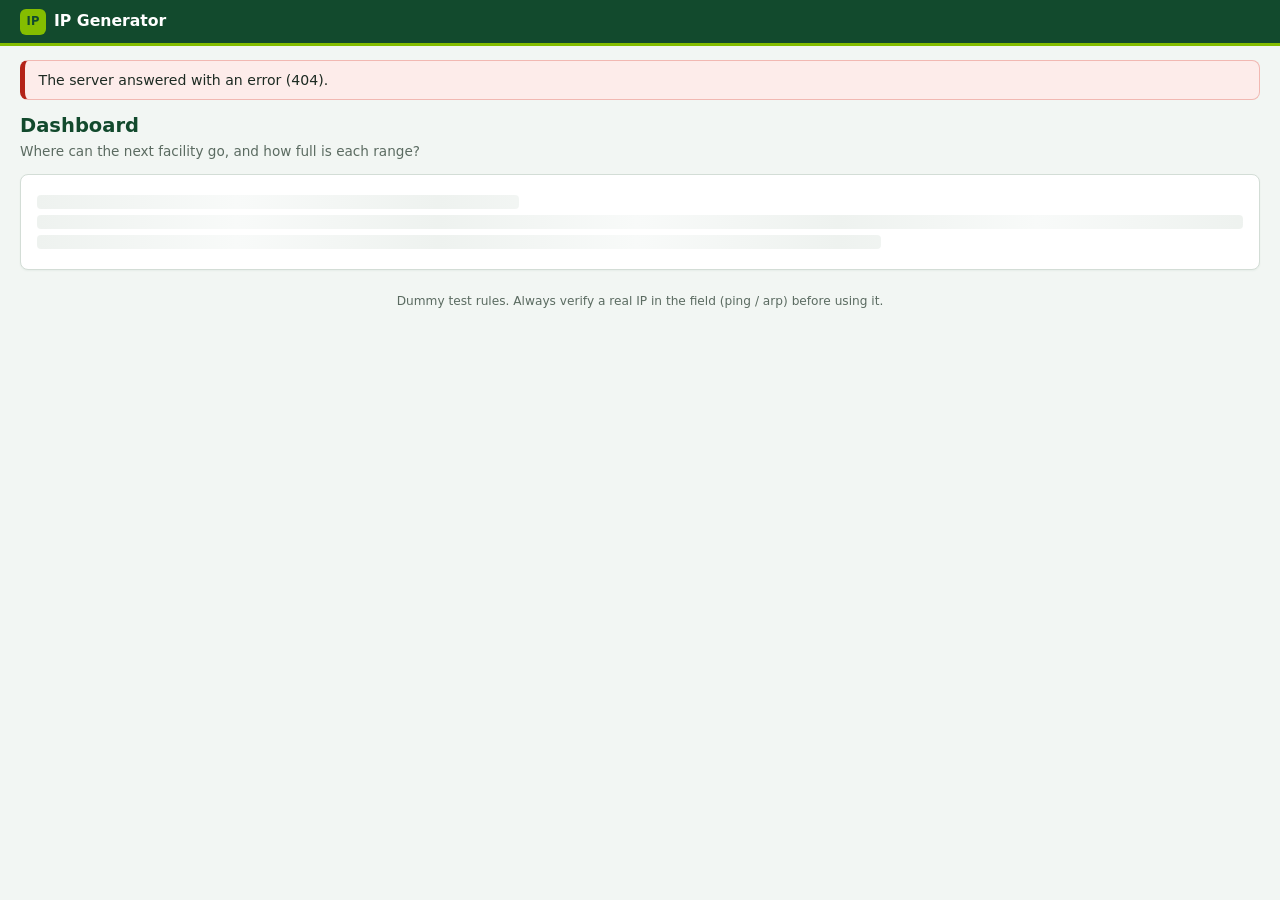
==== commit 872626fc: "Rewrite the server in PHP for XAMPP; same logic, API and screens - server/: PHP 8.0+ without Compose" ====
--- a/index.html
+++ b/index.html
@@ -5,7 +5,6 @@
 <meta name="viewport" content="width=device-width,initial-scale=1,viewport-fit=cover">
 <meta name="google" content="notranslate">
 <meta name="theme-color" content="#124a2d">
-<meta http-equiv="Content-Security-Policy" content="default-src 'self'; script-src 'self' 'unsafe-inline'; style-src 'self' 'unsafe-inline'; img-src data:; connect-src 'none'; object-src 'none'; base-uri 'none'; form-action 'none'; frame-src 'none'">
 <title>Dashboard - IP Generator</title>
 <link rel="stylesheet" href="css/style.css">
 </head>
@@ -13,102 +12,11 @@
 <main>
   <div class="pagehead">
     <div><h1>Dashboard</h1><p>Where can the next facility go, and how full is each range?</p></div>
-    <div class="qa"><a class="btn primary" href="generate.html">+ New facility</a><a class="btn" href="worksheet.html">Open worksheet</a></div>
+    <div class="qa" id="qa"></div>
   </div>
   <div id="msg" class="msg"></div>
   <div id="dash"><div class="panel"><div class="skel" style="width:40%"></div><div class="skel"></div><div class="skel" style="width:70%"></div></div></div>
 </main>
-<script src="js/config.js"></script><script src="js/engine.js"></script><script src="js/storage.js"></script><script src="js/common.js"></script>
-<script>
-var MON = ['Jan', 'Feb', 'Mar', 'Apr', 'May', 'Jun', 'Jul', 'Aug', 'Sep', 'Oct', 'Nov', 'Dec'];
-var VCOL = { Yokogawa: '#1e7145', Honeywell: '#84bd00', Other: '#a9b8ae' };
-
-init('index').then(draw);
-
-function draw() {
-  var act = S.records.filter(function (r) { return !r.del; }), trash = S.records.length - act.length;
-  var used = 0, tot = 0, attention = [], fullCount = 0;
-
-  /* ----- address ranges: GCP & Ring x vendor ----- */
-  var rows = Object.keys(CFG.gcps).map(function (g) {
-    var o = CFG.gcps[g], vl = CFG.vlan[g];
-    var cells = CFG.vendors.map(function (v) {
-      var u = usage(g, v, S.records), r = u.used / u.max, full = u.used >= u.max, c = full ? 'full' : r >= CFG.warnAt ? 'warn' : '';
-      used += u.used; tot += u.max;
-      if (c) attention.push(g + ' / ' + v + (full ? ' (full)' : ''));
-      if (full) fullCount++;
-      var nx = full
-        ? '<span class="full">Full: no free host numbers</span>'
-        : 'Next: host ' + u.next + ' &rarr; RTU <code>' + esc(build(g, v, u.next)['RTU IP-1']) + '</code>';
-      var inner = '<div class="bar ' + c + '"><i style="width:' + Math.round(100 * r) + '%"></i></div>' +
-        '<span class="nums ' + c + '">' + u.used + ' / ' + u.max + ' <small>used</small></span><span class="nx">' + nx + '</span>';
-      return '<td data-l="' + esc(v) + '">' + (full
-        ? '<div class="cell">' + inner + '</div>'
-        : '<a class="cell" href="generate.html?gcp=' + encodeURIComponent(g) + '&vendor=' + encodeURIComponent(v) + '" title="Create a facility in ' + esc(g + ' / ' + v) + '">' + inner + '</a>') + '</td>';
-    }).join('');
-    return '<tr><td class="rg"><b>' + esc(g) + '</b><small>' + o[0] + '.' + o[1] + '.x.x &middot; VLAN ' + esc(vl[0]) + ' / ' + esc(vl[1]) + '</small></td>' + cells + '</tr>';
-  }).join('');
-
-  var free = tot - used, pct = tot ? Math.round(100 * used / tot) : 0;
-  var cd = new Date(); cd.setDate(cd.getDate() - 30);
-  var cut = isoOf(cd), recent = act.filter(function (r) { return isIso(r.date) && r.date >= cut; }).length;
-
-  var kpis = [
-    ['Active facilities', act.length, '', trash ? trash + ' in trash (IPs still reserved)' : 'Nothing in the trash', ''],
-    ['Free host numbers', free, '', pct + '% used (' + used + ' of ' + tot + ')', ''],
-    ['Added in last 30 days', recent, '', 'since ' + cut, ''],
-    ['Ranges needing attention', attention.length, '', attention.length ? attention.slice(0, 2).join(', ') + (attention.length > 2 ? ' +' + (attention.length - 2) : '') : 'All ranges are below ' + Math.round(CFG.warnAt * 100) + '%', fullCount ? 'full' : attention.length ? 'warn' : '']
-  ];
-  var out = '<div class="kpis">' + kpis.map(function (k) {
-    return '<div class="kpi ' + k[4] + '"><small>' + k[0] + '</small><b data-n="' + k[1] + '" data-s="' + k[2] + '">' + k[1] + k[2] + '</b><small class="sub" title="' + esc(k[3]) + '">' + esc(k[3]) + '</small></div>';
-  }).join('') + '</div>';
-
-  var head = '<tr><th>GCP &amp; Ring</th>' + CFG.vendors.map(function (v) { return '<th>' + esc(v) + ' <span style="text-transform:none;font-weight:400">(' + CFG.max[v] + ' per ring)</span></th>'; }).join('') + '</tr>';
-  var rangeP = '<section class="panel" aria-labelledby="hR"><div class="panel-h"><h2 id="hR">Address ranges</h2>' +
-    '<div class="legend"><span><i style="background:var(--g)"></i>OK</span><span><i style="background:#d97706"></i>' + Math.round(CFG.warnAt * 100) + '% or more</span><span><i style="background:var(--bad)"></i>Full</span></div></div>' +
-    '<div style="overflow-x:auto"><table class="matrix"><thead>' + head + '</thead><tbody>' + rows + '</tbody></table></div>' +
-    '<small style="margin-top:8px">Used = host numbers taken by active records and by records in the trash. Click a range to create a facility in it.</small></section>';
-
-  if (!act.length) {
-    out += '<div class="dgrid">' + rangeP + '<section class="panel empty"><h2 style="justify-content:center">No records yet</h2><p>Create the first facility, or import an existing sheet.</p><div class="row" style="justify-content:center"><a class="btn primary" href="generate.html">+ New facility</a><a class="btn" href="worksheet.html">Import Excel</a></div></section></div>';
-    $('#dash').innerHTML = out; $$('[data-n]').forEach(countUp); return;
-  }
-
-  /* ----- facilities by area, split by vendor ----- */
-  var areas = CFG.facilities.slice(), byArea = {}, vendors = CFG.vendors.concat(['Other']), vt = {};
-  act.forEach(function (r) {
-    var a = String(r.name).split('-')[0].toUpperCase();
-    if (areas.indexOf(a) < 0) a = 'Other';
-    var v = CFG.vendors.indexOf(r.vendor) >= 0 ? r.vendor : 'Other';
-    byArea[a] = byArea[a] || {}; byArea[a][v] = (byArea[a][v] || 0) + 1; vt[v] = (vt[v] || 0) + 1;
-  });
-  if (byArea.Other) areas.push('Other');
-  var amax = Math.max.apply(null, areas.map(function (a) { var s = 0; for (var k in byArea[a] || {}) s += byArea[a][k]; return s; }).concat([1]));
-  var fb = areas.map(function (a) {
-    var d = byArea[a] || {}, n = 0; for (var k in d) n += d[k];
-    var segs = vendors.filter(function (v) { return d[v]; }).map(function (v) { return '<i style="width:' + (100 * d[v] / amax) + '%;background:' + VCOL[v] + '" title="' + esc(v + ': ' + d[v]) + '"></i>'; }).join('');
-    return '<div class="fb"><b>' + esc(a === 'Other' ? 'Other' : a) + '</b><div class="stack" role="img" aria-label="' + esc(a + ': ' + n + ' facilities') + '">' + segs + '</div><span class="n">' + n + '</span></div>';
-  }).join('');
-  var tots = vendors.filter(function (v) { return vt[v]; }).map(function (v) { return '<span><i style="display:inline-block;width:10px;height:10px;border-radius:3px;background:' + VCOL[v] + '"></i> ' + esc(v) + ' <b>' + vt[v] + '</b> <small>' + Math.round(100 * vt[v] / act.length) + '%</small></span>'; }).join('');
-  var areaP = '<section class="panel" aria-labelledby="hA"><div class="panel-h"><h2 id="hA">Facilities by area</h2><small>Active records</small></div><div class="fbars">' + fb + '</div><div class="totals">' + tots + '</div></section>';
-
-  /* ----- records per month ----- */
-  var months = [], now = new Date();
-  for (var i = 5; i >= 0; i--) { var d = new Date(now.getFullYear(), now.getMonth() - i, 1); months.push([d.getFullYear() + '-' + p2(d.getMonth() + 1), MON[d.getMonth()]]); }
-  var cnt = {}; act.forEach(function (r) { if (isIso(r.date)) { var q = r.date.slice(0, 7); cnt[q] = (cnt[q] || 0) + 1; } });
-  var mx = Math.max.apply(null, months.map(function (m) { return cnt[m[0]] || 0; }).concat([1]));
-  var monthP = '<section class="panel" aria-labelledby="hM"><div class="panel-h"><h2 id="hM">New facilities per month</h2><small>Last 6 months</small></div><div class="cols grow" role="img" aria-label="New facilities per month">' +
-    months.map(function (m, i) { var n = cnt[m[0]] || 0; return '<div' + (i === 5 ? ' class="cur"' : '') + '><b>' + n + '</b><i style="height:' + Math.max(2, Math.round(80 * n / mx)) + '%"></i>' + m[1] + '</div>'; }).join('') + '</div></section>';
-
-  /* ----- recent activity ----- */
-  var lg = S.log.slice(0, 5);
-  var actP = '<section class="panel" aria-labelledby="hL"><div class="panel-h"><h2 id="hL">Recent activity</h2><a class="more" href="management.html#log">Open the full change log &rarr;</a></div><ul class="acts">' +
-    (lg.map(function (l) { return '<li><span class="t">' + esc(l.t) + '</span><span class="w">' + esc(l.who) + '</span>' + chip(l.act) + '<code title="' + esc(l.det || '') + '">' + esc(l.name) + '</code></li>'; }).join('') || '<li>No activity yet.</li>') + '</ul></section>';
-
-  out += '<div class="dgrid">' + rangeP + areaP + '</div><div class="dgrid b">' + monthP + actP + '</div>';
-  $('#dash').innerHTML = out;
-  $$('[data-n]').forEach(countUp);
-}
-</script>
+<script src="js/util.js"></script><script src="js/api.js"></script><script src="js/common.js"></script><script src="js/pages/dashboard.js"></script>
 </body>
 </html>
--- a/css/style.css
+++ b/css/style.css
@@ -221,7 +221,6 @@
 @keyframes up{from{transform:scaleY(0)}to{transform:scaleY(1)}}
 @keyframes spin{to{transform:rotate(360deg)}}
 @keyframes sk{0%{background-position:-200px 0}100%{background-position:200px 0}}
-@view-transition{navigation:auto}
 main{animation:in .25s ease both}
 body.leaving main{opacity:0;transform:translateY(4px);transition:opacity .12s,transform .12s}
 .skel{height:14px;border-radius:4px;background:linear-gradient(90deg,#eef2ef 0,#f8faf9 50%,#eef2ef 100%);background-size:400px 100%;animation:sk 1.2s linear infinite;margin:6px 0}
@@ -274,3 +273,50 @@
   table.cards tr.detail td::before{content:none}
   dialog form{padding:16px}
 }
+
+/* ---------- full-stack additions: roles, sign-in, settings ---------- */
+#who{display:flex;align-items:center;gap:8px;white-space:nowrap}
+.role{font-size:.76rem;color:#cfe5d7}
+.actor{text-decoration:none;display:inline-flex;align-items:center;cursor:pointer;font-family:inherit}
+.actor.out{background:transparent}
+.is-viewer .admin-only{display:none!important}
+main.login{max-width:420px;margin-top:8vh}
+.logincard{display:flex;flex-direction:column;gap:12px;padding:22px 24px}
+.logincard h1{font-size:1.15rem}
+.logincard p{margin:0;font-size:.84rem}
+.logincard .msg{margin:0}
+.logincard button.primary{height:40px}
+.brand2{display:flex;align-items:center;gap:.5rem;font-weight:700;color:var(--gd)}
+.small{font-size:.82rem;margin:0 0 .6rem}
+.h3{font-size:.86rem;color:var(--gd);margin:.2rem 0 .6rem}
+hr{border:0;border-top:1px solid var(--line2);margin:14px 0}
+.tw.auto{max-height:none;min-height:0}
+table.settings td{white-space:normal;vertical-align:top}
+table.settings td.rg{min-width:190px;background:#fbfdfb!important}
+table.settings td.rg b{display:block;color:var(--gd)}
+table.settings td.rg small{display:block}
+table.settings tbody tr:hover>td{background:inherit}
+table.settings tbody tr:nth-child(even)>td{background:#fff}
+table.settings tr.off td{color:#8a948e}
+table.settings input,table.settings select{height:30px;min-width:70px}
+table.settings .check{white-space:nowrap}
+.grid3{display:grid;grid-template-columns:repeat(3,1fr);gap:10px 12px}
+.dgrid.half{grid-template-columns:1fr 1fr}
+.chips{display:flex;flex-wrap:wrap;gap:8px}
+.fchip{display:inline-flex;align-items:center;gap:8px;border:1px solid var(--line);border-radius:999px;padding:3px 4px 3px 12px;font-weight:700;color:var(--gd);background:#fff}
+.fchip.off{color:#8a948e;background:#f2f6f3;text-decoration:line-through}
+.fchip .x{height:24px;border-radius:999px;font-size:.72rem;padding:0 .6rem;text-decoration:none}
+details.vend{border:1px solid var(--line);border-radius:8px;padding:8px 12px;margin-bottom:8px}
+details.vend summary{cursor:pointer;list-style-position:inside}
+details.vend[open] summary{margin-bottom:8px}
+.vgrid{display:grid;grid-template-columns:repeat(auto-fill,minmax(260px,1fr));gap:2px 18px}
+.vgrid div{display:flex;justify-content:space-between;gap:.8rem;padding:.18rem 0;border-bottom:1px dashed var(--line2);font-size:.82rem}
+.vgrid span{color:var(--mut)}.vgrid code{font-family:var(--mono);color:var(--gd);font-weight:600}
+code{font-family:var(--mono);font-size:.92em}
+@media(max-width:960px){.dgrid.half{grid-template-columns:1fr}.role{display:none}#who{margin-left:auto}}
+@media(max-width:640px){.grid3{grid-template-columns:1fr}.actor{min-height:32px}table.settings td.rg{min-width:150px}}
+table.settings input[type=checkbox]{height:16px;width:16px;min-width:0}
+.matrix td{white-space:normal}.matrix td.rg{white-space:nowrap}.cell .nx,.cell .nums{white-space:nowrap}
+.acts li{grid-template-columns:7.8rem minmax(5rem,7rem) 8.6rem 1fr}
+@media(max-width:960px){.acts li{grid-template-columns:8rem 1fr auto}}
+@media(max-width:640px){.acts li{grid-template-columns:1fr auto}}
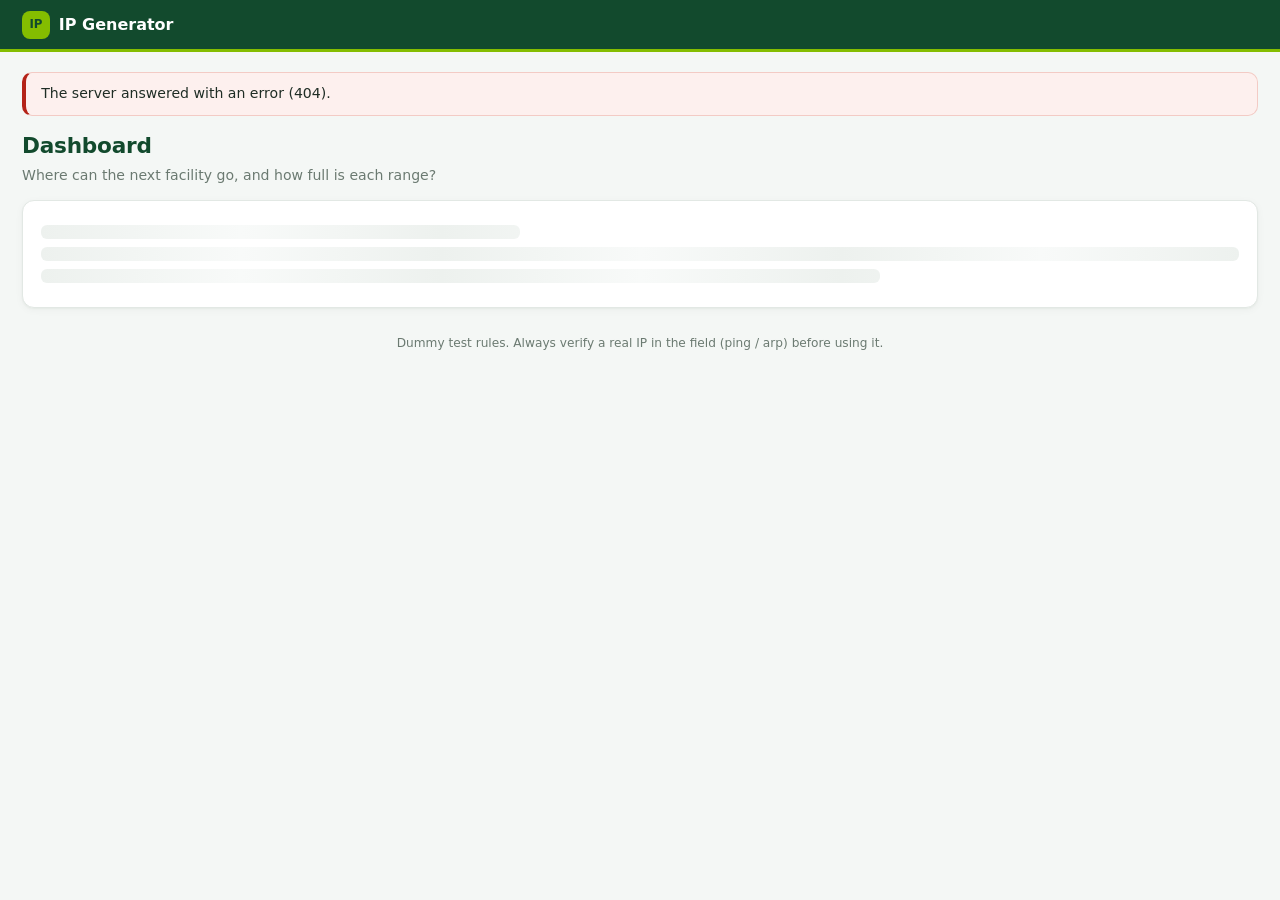
==== commit d8aea008: "Simplify the project and refresh the design - PHP only: Python test scripts, the Node browser test a" ====
--- a/index.html
+++ b/index.html
@@ -17,6 +17,6 @@
   <div id="msg" class="msg"></div>
   <div id="dash"><div class="panel"><div class="skel" style="width:40%"></div><div class="skel"></div><div class="skel" style="width:70%"></div></div></div>
 </main>
-<script src="js/util.js"></script><script src="js/api.js"></script><script src="js/common.js"></script><script src="js/pages/dashboard.js"></script>
+<script src="lib/chart.umd.min.js"></script><script src="js/util.js"></script><script src="js/api.js"></script><script src="js/common.js"></script><script src="js/pages/dashboard.js"></script>
 </body>
 </html>
--- a/css/style.css
+++ b/css/style.css
@@ -1,270 +1,316 @@
-/* IP Generator - compact layout sized for 13-14" laptops first, then tablet and phone. */
+/* IP Generator - one calm, consistent look for every page.
+   Sized for 13-14" laptops first, then tablet and phone. */
 :root{
-  --g:#1e7145;--gd:#124a2d;--lime:#84bd00;--bg:#f2f6f3;--line:#d3ddd6;--line2:#e4ebe6;--ink:#1c2a22;--mut:#5b6b61;
-  --bad:#b42318;--badbg:#fdecea;--warn:#b45309;--warnbg:#fff6e5;--okbg:#e7f4ec;--info:#1d4f91;--infobg:#eaf1fb;
-  --mono:Consolas,"Cascadia Mono","SF Mono",Menlo,monospace;--r:8px;--h:34px
+  --brand:#124a2d;--g:#1e7145;--g2:#2e8b57;--lime:#84bd00;
+  --bg:#f4f7f5;--card:#fff;--line:#e2e8e4;--line2:#edf1ee;--head:#f3f6f4;--hover:#f0f7f2;
+  --ink:#1f2d25;--ink2:#3c4d43;--mut:#6b7a71;
+  --bad:#b42318;--badbg:#fdf0ee;--warn:#b45309;--warnbg:#fff7e8;--okbg:#ecf6ef;--info:#1f5fa8;--infobg:#eef4fc;
+  --mono:Consolas,"Cascadia Mono","SF Mono",Menlo,monospace;--r:12px;--h:36px;
+  --shadow:0 1px 2px rgba(16,40,27,.04),0 2px 8px rgba(16,40,27,.04)
 }
 *{box-sizing:border-box}
 html{-webkit-text-size-adjust:100%}
-body{margin:0;font:14px/1.45 "Segoe UI",system-ui,-apple-system,Arial,sans-serif;color:var(--ink);background:var(--bg);
+body{margin:0;font:14px/1.5 "Segoe UI",system-ui,-apple-system,Arial,sans-serif;color:var(--ink);background:var(--bg);
   padding-left:env(safe-area-inset-left);padding-right:env(safe-area-inset-right);font-variant-numeric:tabular-nums}
+a{color:var(--g)}
 .skip{position:absolute;left:-999px;top:0;background:#fff;padding:.4rem .8rem;z-index:50}.skip:focus{left:8px}
+code{font-family:var(--mono);font-size:.92em}
+small,.mut{color:var(--mut);font-weight:400}
 
 /* ---------- header ---------- */
-header{background:var(--gd);color:#fff;border-bottom:3px solid var(--lime);display:flex;align-items:center;gap:1rem;padding:0 1.25rem;min-height:46px;position:sticky;top:0;z-index:20}
-.brand{display:flex;align-items:center;gap:.5rem;color:#fff;text-decoration:none;font-weight:700;font-size:.98rem;white-space:nowrap}
-.logo{display:inline-grid;place-items:center;width:26px;height:26px;border-radius:6px;background:var(--lime);color:var(--gd);font-size:.72rem;font-weight:800;letter-spacing:.02em;line-height:1}
-header nav{display:flex;flex:1;min-width:0}
-header nav a{color:#cfe5d7;text-decoration:none;padding:0 .9rem;line-height:46px;font-size:.9rem;white-space:nowrap}
-header nav a:hover{background:rgba(255,255,255,.08);color:#fff}
-header nav a.on{background:var(--g);color:#fff;font-weight:600;box-shadow:inset 0 -3px 0 var(--lime)}
-.actor{background:rgba(255,255,255,.1);border:1px solid rgba(255,255,255,.25);color:#fff;border-radius:999px;padding:.2rem .8rem;font-size:.8rem;font-weight:600;min-height:28px;white-space:nowrap;max-width:220px;overflow:hidden;text-overflow:ellipsis}
+header{background:var(--brand);color:#fff;border-bottom:3px solid var(--lime);display:flex;align-items:center;gap:1rem;padding:0 22px;min-height:52px;position:sticky;top:0;z-index:20}
+.brand{display:flex;align-items:center;gap:.55rem;color:#fff;text-decoration:none;font-weight:700;font-size:1rem;white-space:nowrap}
+.logo{display:inline-grid;place-items:center;width:28px;height:28px;border-radius:8px;background:var(--lime);color:var(--brand);font-size:.74rem;font-weight:800;line-height:1}
+header nav{display:flex;flex:1;min-width:0;gap:2px;margin-left:10px}
+header nav a{color:#d3e7da;text-decoration:none;padding:6px 14px;border-radius:8px;font-size:.9rem;white-space:nowrap}
+header nav a:hover{background:rgba(255,255,255,.1);color:#fff}
+header nav a.on{background:rgba(255,255,255,.16);color:#fff;font-weight:600}
+#who{display:flex;align-items:center;gap:8px;white-space:nowrap}
+.role{font-size:.78rem;color:#cfe5d7}
+.actor{background:rgba(255,255,255,.1);border:1px solid rgba(255,255,255,.25);color:#fff;border-radius:999px;padding:0 .85rem;height:30px;font:600 .8rem/1 inherit;font-family:inherit;
+  display:inline-flex;align-items:center;cursor:pointer;text-decoration:none;max-width:220px;overflow:hidden;text-overflow:ellipsis}
 .actor:hover{background:rgba(255,255,255,.2)}
-.actor .dot{display:inline-block;width:7px;height:7px;border-radius:50%;background:var(--lime);margin-right:.4rem;vertical-align:middle}
-
-/* ---------- layout ---------- */
-main{max-width:1320px;margin:14px auto;padding:0 20px}
-.pagehead{display:flex;align-items:center;justify-content:space-between;gap:1rem;flex-wrap:wrap;margin-bottom:12px}
-h1{font-size:1.22rem;margin:0;color:var(--gd)}
-.pagehead p{margin:.1rem 0 0;color:var(--mut);font-size:.85rem}
-h2{font-size:.95rem;margin:0 0 .5rem;color:var(--gd);display:flex;align-items:center;gap:.5rem}
-h2 small,h3 small{font-weight:400}
-small,.mut{color:var(--mut);font-weight:400}
-a{color:var(--g)}
-.panel{background:#fff;border:1px solid var(--line);border-radius:var(--r);padding:14px 16px;margin-bottom:12px;box-shadow:0 1px 2px rgba(18,74,45,.05);min-width:0}
-.panel-h{display:flex;align-items:baseline;justify-content:space-between;gap:.8rem;margin-bottom:.55rem;flex-wrap:wrap}
+.actor.out{background:transparent}
+.actor .dot{width:7px;height:7px;border-radius:50%;background:var(--lime);margin-right:.45rem}
+
+/* ---------- page structure (the same on every page) ---------- */
+main{max-width:1320px;margin:20px auto;padding:0 22px}
+.pagehead{display:flex;align-items:flex-end;justify-content:space-between;gap:1rem;flex-wrap:wrap;margin-bottom:14px}
+h1{font-size:1.35rem;margin:0;color:var(--brand);letter-spacing:-.01em}
+.pagehead p{margin:.15rem 0 0;color:var(--mut);font-size:.88rem}
+h2{font-size:.98rem;margin:0 0 .5rem;color:var(--brand);display:flex;align-items:center;gap:.5rem}
+.h3{font-size:.88rem;color:var(--brand);margin:.2rem 0 .6rem}
+.panel{background:var(--card);border:1px solid var(--line);border-radius:var(--r);padding:16px 18px;margin-bottom:14px;box-shadow:var(--shadow);min-width:0}
+.panel-h{display:flex;align-items:baseline;justify-content:space-between;gap:.8rem;margin-bottom:.7rem;flex-wrap:wrap}
 .panel-h h2{margin:0}
-footer{max-width:1320px;margin:0 auto;padding:.6rem 1rem 1rem;text-align:center;color:var(--mut);font-size:.76rem}
+.small{font-size:.84rem;margin:0 0 .7rem}
+.qa{display:flex;gap:8px;flex-wrap:wrap}
+.row{display:flex;gap:8px;flex-wrap:wrap;align-items:center}
+.sp{flex:1}
+hr{border:0;border-top:1px solid var(--line2);margin:16px 0}
+footer{max-width:1320px;margin:0 auto;padding:.4rem 1rem 1.2rem;text-align:center;color:var(--mut);font-size:.76rem}
+
+/* ---------- toolbar (search + filters + count), used by Management and Worksheet ---------- */
+.toolbar{display:flex;gap:12px;align-items:flex-end;flex-wrap:wrap}
+.panel.bar-panel{padding:12px 16px}
+.toolbar .field.q{flex:1 1 280px;max-width:440px}
+.toolbar .field.s{flex:0 0 170px}
+.count{color:var(--mut);font-size:.82rem;white-space:nowrap;margin-bottom:9px}
+.search{position:relative}
+.search input{padding-left:32px}
+.search::before{content:"";position:absolute;left:11px;top:50%;width:11px;height:11px;margin-top:-7px;border:2px solid #9aa9a0;border-radius:50%}
+.search::after{content:"";position:absolute;left:21px;top:50%;width:6px;height:2px;margin-top:3px;background:#9aa9a0;transform:rotate(45deg)}
 
 /* ---------- forms ---------- */
 .field{min-width:0}
-label{display:block;font-weight:600;font-size:.8rem;margin-bottom:.2rem;color:#2b3b31}
-input,select{width:100%;height:var(--h);padding:0 .6rem;border:1px solid #b6c4bb;border-radius:6px;background:#fff;font:inherit;color:inherit}
-input:hover,select:hover{border-color:#8fa597}
-input[readonly]{background:#eef3ef;color:var(--mut)}
+label{display:block;font-weight:600;font-size:.8rem;margin-bottom:.25rem;color:var(--ink2)}
+input,select{width:100%;height:var(--h);padding:0 .7rem;border:1px solid #cfd8d2;border-radius:8px;background:#fff;font:inherit;color:inherit}
+input:hover,select:hover{border-color:#a9b8af}
+input:focus,select:focus{border-color:var(--g2);outline:none;box-shadow:0 0 0 3px rgba(132,189,0,.25)}
+input[readonly]{background:#f2f5f3;color:var(--mut)}
 input[aria-invalid=true]{border-color:var(--bad);background:#fffafa}
-input[type=checkbox]{width:16px;height:16px;accent-color:var(--g);margin:0}
-.check{display:flex;gap:.45rem;align-items:center;font-weight:500;font-size:.85rem;margin:0;cursor:pointer;white-space:nowrap}
-.hint{display:block;font-size:.76rem;margin-top:.2rem;min-height:1.1em}
-.hint.ok{color:var(--g);font-weight:600}.hint.bad,.err{color:var(--bad);font-weight:600;font-size:.78rem}
-.grid2{display:grid;grid-template-columns:1fr 1fr;gap:10px 12px}
-.row{display:flex;gap:8px;flex-wrap:wrap;align-items:center}
-.row.end{justify-content:flex-end}
-.sp{flex:1}
+input[type=checkbox]{width:16px;height:16px;accent-color:var(--g);margin:0;box-shadow:none}
+.check{display:flex;gap:.5rem;align-items:center;font-weight:500;font-size:.86rem;margin:0 0 9px;cursor:pointer;white-space:nowrap;color:var(--ink2)}
+.hint{display:block;font-size:.78rem;margin-top:.25rem;min-height:1.1em}
+.hint.ok{color:var(--g);font-weight:600}.hint.bad,.err{color:var(--bad);font-weight:600;font-size:.8rem}
+.grid2{display:grid;grid-template-columns:1fr 1fr;gap:12px 14px}
+.grid3{display:grid;grid-template-columns:repeat(3,1fr);gap:12px 14px}
+fieldset{border:1px solid var(--line);border-radius:10px;padding:12px 14px 14px;margin:0;min-width:0}
+legend{font-weight:700;font-size:.8rem;color:var(--brand);padding:0 .35rem}
 
 /* ---------- buttons ---------- */
-button,.btn{font:inherit;font-weight:600;font-size:.86rem;height:var(--h);padding:0 .95rem;border:1px solid var(--g);border-radius:6px;background:#fff;color:var(--g);cursor:pointer;display:inline-flex;align-items:center;justify-content:center;gap:.35rem;text-decoration:none;white-space:nowrap}
-button:hover,.btn:hover{background:#e6f2ea}
-button.primary,.btn.primary{background:var(--g);color:#fff}button.primary:hover,.btn.primary:hover{background:var(--gd)}
-button.danger{border-color:var(--bad);color:var(--bad)}button.danger:hover{background:var(--badbg)}
-button.danger.solid{background:var(--bad);color:#fff}button.danger.solid:hover{background:#912018}
-button.ghost{border-color:transparent;background:transparent}button.ghost:hover{background:#e6f2ea}
-button.sm,.btn.sm{height:28px;padding:0 .6rem;font-size:.78rem}
+button,.btn{font:inherit;font-weight:600;font-size:.86rem;height:var(--h);padding:0 1rem;border:1px solid #cfd8d2;border-radius:8px;background:#fff;color:var(--ink2);cursor:pointer;
+  display:inline-flex;align-items:center;justify-content:center;gap:.4rem;text-decoration:none;white-space:nowrap}
+button:hover,.btn:hover{background:var(--hover);border-color:#b7c7bd;color:var(--brand)}
+button.primary,.btn.primary{background:var(--g);border-color:var(--g);color:#fff}
+button.primary:hover,.btn.primary:hover{background:var(--brand);border-color:var(--brand);color:#fff}
+button.danger{border-color:#efc3bd;color:var(--bad);background:#fff}button.danger:hover{background:var(--badbg);border-color:var(--bad)}
+button.danger.solid{background:var(--bad);border-color:var(--bad);color:#fff}button.danger.solid:hover{background:#912018}
+button.ghost,.btn.ghost{border-color:transparent;background:transparent;color:var(--g)}button.ghost:hover,.btn.ghost:hover{background:var(--hover)}
+button.sm,.btn.sm{height:30px;padding:0 .7rem;font-size:.8rem;border-radius:7px}
 button:disabled,.btn[aria-disabled=true]{opacity:.45;cursor:not-allowed;pointer-events:none}
-a:focus-visible,button:focus-visible,input:focus-visible,select:focus-visible,.btn:focus-visible,summary:focus-visible{outline:3px solid var(--lime);outline-offset:1px}
+a:focus-visible,button:focus-visible,.btn:focus-visible,summary:focus-visible,input[type=checkbox]:focus-visible{outline:3px solid var(--lime);outline-offset:1px}
 button.busy{position:relative;color:transparent!important;pointer-events:none}
-button.busy::after{content:"";position:absolute;inset:0;margin:auto;width:1rem;height:1rem;border:2px solid currentColor;border-color:#fff;border-top-color:transparent;border-radius:50%;animation:spin .7s linear infinite}
+button.busy::after{content:"";position:absolute;inset:0;margin:auto;width:1rem;height:1rem;border:2px solid #fff;border-top-color:transparent;border-radius:50%;animation:spin .7s linear infinite}
 button:not(.primary).busy::after{border-color:var(--g);border-top-color:transparent}
 
-/* ---------- banners ---------- */
-.msg{display:none;padding:.55rem .85rem;margin:0 0 12px;border-radius:var(--r);font-size:.88rem}
+/* ---------- segmented tabs ---------- */
+.tabs{display:inline-flex;background:#e9efeb;border-radius:10px;padding:3px;gap:2px}
+.tabs button{height:30px;border:0;background:transparent;color:var(--ink2);border-radius:8px;font-size:.84rem;padding:0 .9rem}
+.tabs button:hover{background:#dde6e0;color:var(--brand)}
+.tabs button.on{background:#fff;color:var(--brand);box-shadow:0 1px 3px rgba(0,0,0,.1)}
+.tabs .n{display:inline-block;min-width:1.4rem;padding:0 .4rem;border-radius:999px;background:rgba(30,113,69,.12);font-size:.74rem;margin-left:.25rem;color:var(--g)}
+
+/* ---------- banners and notes ---------- */
+.msg{display:none;padding:.65rem .95rem;margin:0 0 14px;border-radius:10px;font-size:.88rem}
 .msg.ok,.msg.bad,.msg.warn,.msg.info{display:block;animation:in .2s ease both}
-.msg.ok{background:var(--okbg);border:1px solid #a9d3b8;border-left:5px solid var(--g)}
-.msg.bad{background:var(--badbg);border:1px solid #f1b8b2;border-left:5px solid var(--bad)}
-.msg.warn{background:var(--warnbg);border:1px solid #f3d29a;border-left:5px solid #d97706}
-.msg.info{background:var(--infobg);border:1px solid #bcd0ee;border-left:5px solid var(--info)}
+.msg.ok{background:var(--okbg);border:1px solid #c5e3cf;border-left:4px solid var(--g)}
+.msg.bad{background:var(--badbg);border:1px solid #f3cbc5;border-left:4px solid var(--bad)}
+.msg.warn{background:var(--warnbg);border:1px solid #f4dcae;border-left:4px solid #d97706}
+.msg.info{background:var(--infobg);border:1px solid #cddcf2;border-left:4px solid var(--info)}
 .msg ul{margin:.3rem 0 0;padding-left:1.1rem}
+.note{font-size:.82rem;padding:.55rem .75rem;border-radius:8px;background:#f3f6f4;color:var(--ink2);margin-top:10px}
+.note.warn{background:var(--warnbg);color:#7a3d06}.note.info{background:var(--infobg);color:var(--info)}
 .warn{color:var(--warn);font-weight:700}.full{color:var(--bad);font-weight:700}.good{color:var(--g);font-weight:600}
-.msg.warn,.kpi.warn,.kpi.full,.note.warn,.bar.warn,.bar.full{font-weight:inherit}.msg.warn{color:var(--ink);font-weight:400}.kpi.warn,.kpi.full{color:inherit;font-weight:400}
-
-/* ---------- tables ---------- */
-.tw{overflow:auto;max-height:calc(100vh - 230px);min-height:160px;background:#fff;border:1px solid var(--line);border-radius:var(--r);-webkit-overflow-scrolling:touch}
-table{border-collapse:separate;border-spacing:0;width:100%;font-size:.84rem}
-th,td{padding:.36rem .65rem;border-bottom:1px solid var(--line2);border-right:1px solid var(--line2);white-space:nowrap;text-align:left;vertical-align:middle}
-th{position:sticky;top:0;background:var(--g);color:#fff;border-color:#2f8657;z-index:2;font-weight:600;font-size:.8rem}
-tbody tr:nth-child(even)>td{background:#f7faf8}
-tbody tr:hover>td{background:#e9f4ed}
-td.ip,.ip{font-family:var(--mono);font-size:.82rem}
-td.rn,th.rn{color:var(--mut);text-align:center;width:2.6rem;position:sticky;left:0;z-index:1;background:#eef2ef}
-th.rn{background:var(--gd);z-index:3}
-td.nm,th.nm{position:sticky;left:2.6rem;z-index:1;background:#fff;font-weight:600;box-shadow:1px 0 0 var(--line)}
-th.nm{z-index:3;background:var(--g)}
-tbody tr:nth-child(even)>td.nm{background:#f7faf8}
-tr.del td{color:#8a948e}tr.del td:not(.rn){text-decoration:line-through}
+.msg.warn,.note.warn{font-weight:400}.msg.warn{color:var(--ink)}
+
+/* ---------- table card (the same in Management, Worksheet, Settings) ---------- */
+.tcard{background:var(--card);border:1px solid var(--line);border-radius:var(--r);box-shadow:var(--shadow);overflow:hidden;margin-bottom:14px}
+.tw{overflow:auto;max-height:calc(100vh - 290px);min-height:140px;-webkit-overflow-scrolling:touch}
+.tw.auto{max-height:none;min-height:0}
+table{border-collapse:separate;border-spacing:0;width:100%;font-size:.86rem}
+th,td{padding:.55rem .8rem;border-bottom:1px solid var(--line2);white-space:nowrap;text-align:left;vertical-align:middle}
+th{position:sticky;top:0;background:var(--head);color:var(--ink2);z-index:2;font-weight:600;font-size:.76rem;text-transform:uppercase;letter-spacing:.03em;border-bottom:1px solid var(--line)}
+tbody tr:hover>td{background:var(--hover)}
+td.ip,.ip{font-family:var(--mono);font-size:.84rem;color:#1b4d33}
+td.strong,td.nm{font-weight:600;color:var(--ink)}
+td.rn,th.rn{color:var(--mut);text-align:center;width:3rem;position:sticky;left:0;z-index:1;background:#fafbfa;border-right:1px solid var(--line2)}
+th.rn{background:var(--head);z-index:3}
+td.nm,th.nm{position:sticky;left:3rem;z-index:1;background:#fff;box-shadow:1px 0 0 var(--line2)}
+th.nm{z-index:3;background:var(--head)}
+tbody tr:hover>td.nm,tbody tr:hover>td.rn{background:var(--hover)}
+tr.del td{color:#98a39c}tr.del td:not(.rn){text-decoration:line-through}
 td.act{text-align:right;white-space:nowrap}
 td.act button+button{margin-left:4px}
-.empty{text-align:center;padding:1.6rem;color:var(--mut)}
+.empty{text-align:center;padding:2rem 1rem;color:var(--mut)}
 td.empty{white-space:normal}
-.tfoot{display:flex;justify-content:space-between;gap:1rem;padding:.4rem .2rem 0;color:var(--mut);font-size:.8rem;flex-wrap:wrap}
-tr.detail>td{background:#fbfdfb!important;white-space:normal;padding:.6rem .8rem}
-.ipgrid{display:grid;grid-template-columns:repeat(auto-fill,minmax(230px,1fr));gap:2px 18px}
-.ipgrid div{display:flex;justify-content:space-between;gap:.8rem;padding:.18rem 0;border-bottom:1px dashed var(--line2);font-size:.82rem}
-.ipgrid span{color:var(--mut)}
-.ipgrid code{font-family:var(--mono);color:var(--gd);font-weight:600}
-
-/* ---------- tabs ---------- */
-.tabs{display:inline-flex;background:#e6ede8;border-radius:8px;padding:3px;gap:2px}
-.tabs button{height:30px;border:0;background:transparent;color:#33443a;border-radius:6px;font-size:.84rem}
-.tabs button:hover{background:#d8e3dc}
-.tabs button.on{background:#fff;color:var(--gd);box-shadow:0 1px 2px rgba(0,0,0,.12)}
-.tabs .n{display:inline-block;min-width:1.4rem;padding:0 .35rem;border-radius:999px;background:rgba(30,113,69,.12);font-size:.74rem;margin-left:.15rem}
-
-/* ---------- chips ---------- */
-.chip{display:inline-block;padding:.05rem .5rem;border-radius:999px;background:#e8eeea;color:#33443a;font-size:.74rem;font-weight:600;white-space:nowrap}
-.chip.g{background:#e3f1e8;color:var(--gd)}.chip.r{background:var(--badbg);color:var(--bad)}.chip.b{background:var(--infobg);color:var(--info)}.chip.w{background:var(--warnbg);color:var(--warn)}
+.tfoot{display:flex;justify-content:space-between;align-items:center;gap:1rem;padding:.6rem .9rem;color:var(--mut);font-size:.8rem;flex-wrap:wrap;border-top:1px solid var(--line2);background:#fbfcfb}
+tr.detail>td{background:#fbfdfb!important;white-space:normal;padding:.8rem 1rem}
+.ipgrid,.vgrid{display:grid;grid-template-columns:repeat(auto-fill,minmax(240px,1fr));gap:2px 20px}
+.ipgrid div,.vgrid div{display:flex;justify-content:space-between;gap:.8rem;padding:.22rem 0;border-bottom:1px dashed var(--line2);font-size:.83rem}
+.ipgrid span,.vgrid span{color:var(--mut)}
+.ipgrid code,.vgrid code{font-family:var(--mono);color:var(--brand);font-weight:600}
+
+/* ---------- chips and badges ---------- */
+.chip{display:inline-block;padding:.08rem .55rem;border-radius:999px;background:#eef2ef;color:var(--ink2);font-size:.75rem;font-weight:600;white-space:nowrap}
+.chip.g{background:#e4f3e9;color:var(--brand)}.chip.r{background:var(--badbg);color:var(--bad)}.chip.b{background:var(--infobg);color:var(--info)}.chip.w{background:var(--warnbg);color:var(--warn)}
+.badge{display:inline-block;font-size:.72rem;font-weight:700;padding:.12rem .55rem;border-radius:999px;background:var(--warnbg);color:var(--warn);vertical-align:middle;margin-left:.45rem}
+.badge.ok{background:#e4f3e9;color:var(--brand)}
 
 /* ---------- dialog ---------- */
-dialog{border:0;border-radius:12px;padding:0;width:min(520px,calc(100vw - 24px));max-height:calc(100vh - 40px);box-shadow:0 20px 50px rgba(0,0,0,.25);color:var(--ink)}
-dialog.wide{width:min(760px,calc(100vw - 24px))}
+dialog{border:0;border-radius:14px;padding:0;width:min(540px,calc(100vw - 24px));max-height:calc(100vh - 40px);box-shadow:0 24px 60px rgba(0,0,0,.25);color:var(--ink)}
+dialog.wide{width:min(780px,calc(100vw - 24px))}
 dialog::backdrop{background:rgba(18,40,28,.45)}
-dialog form{padding:18px 20px;display:flex;flex-direction:column;gap:12px;max-height:calc(100vh - 40px);overflow:auto}
-dialog h2{font-size:1.05rem;margin:0}
+dialog form{padding:20px 22px;display:flex;flex-direction:column;gap:12px;max-height:calc(100vh - 40px);overflow:auto}
+dialog h2{font-size:1.08rem;margin:0}
 dialog p{margin:0 0 .4rem}
 .dlg-actions{display:flex;justify-content:flex-end;gap:8px;margin-top:4px}
 dialog[open]{animation:pop .18s ease both}
-.diff{width:100%;font-size:.82rem;border:1px solid var(--line);border-radius:6px;overflow:hidden}
-.diff th{position:static;background:#eef3ef;color:var(--mut)}
-.diff td.new{color:var(--gd);font-weight:600}.diff td.old{color:#8a948e;text-decoration:line-through}
-fieldset{border:1px solid var(--line);border-radius:8px;padding:10px 12px 12px;margin:0;min-width:0}
-legend{font-weight:700;font-size:.8rem;color:var(--gd);padding:0 .3rem}
-.note{font-size:.8rem;padding:.45rem .6rem;border-radius:6px;background:#f2f6f3;color:#33443a;margin-top:8px}
-.note.warn{background:var(--warnbg);color:#7a3d06;font-weight:400}.note.info{background:var(--infobg);color:var(--info)}
+.diff{width:100%;font-size:.82rem;border:1px solid var(--line);border-radius:8px;overflow:hidden}
+.diff th{position:static}
+.diff td.new{color:var(--brand);font-weight:600}.diff td.old{color:#98a39c;text-decoration:line-through}
 
 /* ---------- dashboard ---------- */
-.kpis{display:grid;grid-template-columns:repeat(4,1fr);gap:12px;margin-bottom:12px}
-.kpi{background:#fff;border:1px solid var(--line);border-left:4px solid var(--g);border-radius:var(--r);padding:8px 14px;animation:in .3s ease both;min-width:0}
-.kpi small{display:block;font-size:.78rem}
-.kpi b{display:block;font-size:1.5rem;line-height:1.15;color:var(--gd)}
+.kpis{display:grid;grid-template-columns:repeat(4,1fr);gap:14px;margin-bottom:14px}
+.kpi{background:var(--card);border:1px solid var(--line);border-radius:var(--r);padding:14px 16px;box-shadow:var(--shadow);min-width:0;position:relative;overflow:hidden;animation:in .3s ease both}
+.kpi::before{content:"";position:absolute;left:0;top:0;bottom:0;width:4px;background:var(--g)}
+.kpi small{display:block;font-size:.8rem}
+.kpi b{display:block;font-size:1.75rem;line-height:1.2;color:var(--brand);margin:.15rem 0}
 .kpi .sub{white-space:nowrap;overflow:hidden;text-overflow:ellipsis}
-.kpi.warn{border-left-color:#d97706}.kpi.warn b{color:var(--warn)}.kpi.full{border-left-color:var(--bad)}.kpi.full b{color:var(--bad)}
-.dgrid{display:grid;grid-template-columns:2fr 1fr;gap:12px;margin-bottom:12px}
+.kpi.warn::before{background:#d97706}.kpi.warn b{color:var(--warn)}.kpi.full::before{background:var(--bad)}.kpi.full b{color:var(--bad)}
+.kpi.warn,.kpi.full{color:inherit;font-weight:400}
+.dgrid{display:grid;grid-template-columns:2fr 1fr;gap:14px;margin-bottom:14px}
+.dgrid.three{grid-template-columns:1fr 1fr 1fr}
 .dgrid>.panel{margin:0;display:flex;flex-direction:column}
-.grow{flex:1}
-.matrix{width:100%;font-size:.84rem}
-.matrix th{position:static;background:#f2f6f3;color:var(--mut);border-color:var(--line2);font-size:.75rem;text-transform:uppercase;letter-spacing:.03em}
-.matrix td{padding:.32rem .65rem;vertical-align:middle}
-.matrix tbody tr:hover>td{background:inherit}
-.matrix td.rg b{display:block;color:var(--gd)}.matrix td.rg small{font-size:.74rem}
-.cell{display:grid;grid-template-columns:1fr auto;gap:2px 10px;align-items:center;text-decoration:none;color:inherit;padding:4px 6px;margin:-4px -6px;border-radius:6px}
-a.cell:hover{background:#eef6f1}
-.cell .nums{font-weight:700;font-size:.84rem}.cell .nums small{font-weight:400}
-.cell .nx{grid-column:1/-1;font-size:.76rem;color:var(--mut)}
-.cell .nx code{font-family:var(--mono);color:var(--gd);font-weight:600}
-.bar{height:7px;background:#e1eae4;border-radius:4px;overflow:hidden;min-width:60px}
-.bar i{display:block;height:100%;background:var(--g);border-radius:4px;transform-origin:left;animation:grow .7s ease both}
-.bar.warn i{background:#d97706}.bar.full i{background:var(--bad)}
-.legend{display:flex;gap:12px;flex-wrap:wrap;font-size:.76rem;color:var(--mut)}
-.legend i{display:inline-block;width:10px;height:10px;border-radius:3px;margin-right:4px;vertical-align:-1px}
-.fbars{display:flex;flex-direction:column;gap:9px}
-.fb{display:grid;grid-template-columns:3.4rem 1fr 2rem;gap:8px;align-items:center;font-size:.84rem}
-.fb b{font-weight:600}.fb .n{text-align:right;font-weight:700}
-.stack{display:flex;height:16px;border-radius:4px;overflow:hidden;background:#eef2ef}
-.stack i{display:block;height:100%;transform-origin:left;animation:grow .7s ease both}
-.totals{display:flex;gap:16px;margin-top:auto;padding-top:10px;border-top:1px dashed var(--line2);font-size:.82rem;flex-wrap:wrap}
-.totals b{font-size:1rem;color:var(--gd)}
-.dgrid.b{grid-template-columns:1fr 2fr}
-.cols{display:flex;align-items:flex-end;gap:10px;height:96px;flex:0 0 96px;padding-top:4px;margin-top:auto}
-.cols div{flex:1;display:flex;flex-direction:column;justify-content:flex-end;align-items:center;height:100%;font-size:.72rem;color:var(--mut);gap:2px}
-.cols div b{color:var(--ink);font-size:.76rem}
-.cols i{display:block;width:100%;max-width:38px;background:var(--g);border-radius:4px 4px 0 0;transform-origin:bottom;animation:up .7s ease both;min-height:2px}
-.cols div.cur i{background:var(--lime)}
-.acts{list-style:none;margin:0;padding:0}
-.acts li{display:grid;grid-template-columns:7.8rem minmax(5rem,8rem) 7rem 1fr;gap:10px;align-items:center;padding:.24rem 0;border-bottom:1px dashed var(--line2);font-size:.82rem}
+.chart{position:relative;flex:1;min-height:170px;max-height:190px}
+.chart.donut{min-height:170px;max-height:190px}
+.matrix{width:100%;font-size:.86rem}
+.matrix th{position:static}
+.matrix td{padding:.45rem .8rem;white-space:normal}
+.matrix td.rg{white-space:nowrap}
+.matrix tbody tr:hover>td{background:transparent}
+.matrix td.rg b{display:block;color:var(--brand)}.matrix td.rg small{font-size:.76rem}
+.cell{display:grid;grid-template-columns:1fr auto;gap:3px 10px;align-items:center;text-decoration:none;color:inherit;padding:5px 7px;margin:-5px -7px;border-radius:8px}
+a.cell:hover{background:var(--hover)}
+.cell .nums{font-weight:700;font-size:.86rem;white-space:nowrap}.cell .nums small{font-weight:400}
+.cell .nx{grid-column:1/-1;font-size:.77rem;color:var(--mut);white-space:nowrap}
+.cell .nx code{color:var(--brand);font-weight:600}
+.bar{height:8px;background:#e6ede8;border-radius:99px;overflow:hidden;min-width:60px}
+.bar i{display:block;height:100%;background:var(--g2);border-radius:99px;transform-origin:left;animation:grow .7s ease both}
+.bar.warn i{background:#e08a1e}.bar.full i{background:var(--bad)}
+.legend{display:flex;gap:14px;flex-wrap:wrap;font-size:.78rem;color:var(--mut)}
+.legend i{display:inline-block;width:10px;height:10px;border-radius:3px;margin-right:5px;vertical-align:-1px}
+.totals{display:flex;justify-content:center;gap:18px;margin-top:10px;font-size:.84rem;flex-wrap:wrap}
+.totals b{font-size:1rem;color:var(--brand)}
+.totals i{display:inline-block;width:10px;height:10px;border-radius:3px;margin-right:5px}
+.acts{list-style:none;margin:0;padding:0;flex:1}
+.acts li{display:grid;grid-template-columns:1fr auto;gap:1px 10px;padding:.4rem 0;border-bottom:1px solid var(--line2);font-size:.84rem}
 .acts li:last-child{border:0}
-.acts .t{color:var(--mut);font-size:.78rem;white-space:nowrap}.acts .w{overflow:hidden;text-overflow:ellipsis;white-space:nowrap}
-.acts code{font-family:var(--mono);font-weight:600;color:var(--gd);overflow:hidden;text-overflow:ellipsis;white-space:nowrap}
+.acts .w{font-weight:600;overflow:hidden;text-overflow:ellipsis;white-space:nowrap}
+.acts .t{color:var(--mut);font-size:.76rem;grid-column:1/-1;display:flex;justify-content:space-between;gap:8px}
+.acts code{color:var(--brand);font-weight:600;overflow:hidden;text-overflow:ellipsis;white-space:nowrap}
 a.more{font-weight:600;color:var(--g);font-size:.82rem}
-.qa{display:flex;gap:8px;flex-wrap:wrap}
 
 /* ---------- generation ---------- */
-.gen{display:grid;grid-template-columns:minmax(360px,420px) 1fr;gap:12px;align-items:start}
+.gen{display:grid;grid-template-columns:minmax(360px,430px) 1fr;gap:14px;align-items:start}
 .gen>.panel{margin:0}
-.step{display:flex;align-items:center;gap:.5rem;font-weight:700;color:var(--gd);font-size:.85rem;margin:12px 0 6px}
+.step{display:flex;align-items:center;gap:.55rem;font-weight:700;color:var(--brand);font-size:.86rem;margin:14px 0 8px}
 .step:first-child{margin-top:0}
-.step i{font-style:normal;background:var(--g);color:#fff;border-radius:50%;width:20px;height:20px;display:inline-grid;place-items:center;font-size:.72rem}
-.rangeinfo{margin-top:8px;font-size:.8rem;padding:.45rem .6rem;border-radius:6px;background:#f2f6f3;display:grid;grid-template-columns:1fr auto;gap:4px 10px;align-items:center}
+.step i{font-style:normal;background:var(--g);color:#fff;border-radius:50%;width:22px;height:22px;display:inline-grid;place-items:center;font-size:.74rem}
+.rangeinfo{margin-top:10px;font-size:.82rem;padding:.55rem .7rem;border-radius:8px;background:#f3f6f4;display:grid;grid-template-columns:1fr auto;gap:5px 10px;align-items:center}
 .rangeinfo .bar{grid-column:1/-1}
-.pv-empty{display:flex;flex-direction:column;align-items:center;justify-content:center;text-align:center;color:var(--mut);min-height:330px;gap:.4rem}
-.pv-empty b{color:var(--gd);font-size:.95rem}
-.pvhead{display:flex;justify-content:space-between;align-items:flex-start;gap:1rem;flex-wrap:wrap;margin-bottom:10px}
-.pvhead .nm{font-size:1.15rem;font-weight:700;color:var(--gd);font-family:var(--mono)}
-.badge{display:inline-block;font-size:.72rem;font-weight:700;padding:.1rem .5rem;border-radius:999px;background:var(--warnbg);color:var(--warn);vertical-align:middle;margin-left:.4rem}
-.badge.ok{background:#e3f1e8;color:var(--gd)}
-.groups{display:grid;grid-template-columns:repeat(auto-fit,minmax(220px,1fr));gap:10px}
-.gcard{border:1px solid var(--line);border-top:3px solid var(--lime);border-radius:8px;padding:8px 12px;animation:in .3s ease both}
-.gcard h3{margin:0 0 .3rem;font-size:.7rem;text-transform:uppercase;letter-spacing:.05em;color:var(--mut)}
-.gcard div{display:flex;justify-content:space-between;gap:1rem;padding:.18rem 0;border-bottom:1px dashed var(--line2);font-size:.84rem}
+.pv-empty{display:flex;flex-direction:column;align-items:center;justify-content:center;text-align:center;color:var(--mut);min-height:340px;gap:.4rem}
+.pv-empty b{color:var(--brand);font-size:1rem}
+.pvhead{display:flex;justify-content:space-between;align-items:flex-start;gap:1rem;flex-wrap:wrap;margin-bottom:12px}
+.pvhead .nm{font-size:1.2rem;font-weight:700;color:var(--brand);font-family:var(--mono)}
+.groups{display:grid;grid-template-columns:repeat(auto-fit,minmax(220px,1fr));gap:12px}
+.gcard{border:1px solid var(--line);border-top:3px solid var(--lime);border-radius:10px;padding:10px 13px;animation:in .3s ease both}
+.gcard h3{margin:0 0 .35rem;font-size:.72rem;text-transform:uppercase;letter-spacing:.05em;color:var(--mut)}
+.gcard div{display:flex;justify-content:space-between;gap:1rem;padding:.22rem 0;border-bottom:1px dashed var(--line2);font-size:.85rem}
 .gcard div:last-child{border:0}
-.gcard code{font:600 .86rem var(--mono);color:var(--gd)}
-.gcard.shared{border-top-color:#c4d0c8}
-.pvfoot{display:flex;gap:8px;flex-wrap:wrap;align-items:center;margin-top:12px;padding-top:12px;border-top:1px solid var(--line2)}
-
-/* ---------- toolbar ---------- */
-.toolbar{display:flex;gap:10px;align-items:flex-end;flex-wrap:wrap}
-.toolbar .field.q{flex:1 1 260px;max-width:420px}
-.toolbar .field.s{flex:0 0 160px}
+.gcard code{font:600 .87rem var(--mono);color:var(--brand)}
+.gcard.shared{border-top-color:#c9d4cd}
+.pvfoot{display:flex;gap:8px;flex-wrap:wrap;align-items:center;margin-top:14px;padding-top:14px;border-top:1px solid var(--line2)}
 
 /* ---------- import preview ---------- */
 .sum{display:flex;gap:10px;flex-wrap:wrap}
-.sum div{flex:1 1 120px;border:1px solid var(--line);border-radius:8px;padding:6px 10px}
-.sum b{display:block;font-size:1.25rem}
+.sum div{flex:1 1 120px;border:1px solid var(--line);border-radius:10px;padding:8px 12px}
+.sum b{display:block;font-size:1.3rem}
 .sum .a b{color:var(--g)}.sum .s b{color:var(--bad)}.sum .w b{color:var(--warn)}
 .imp td{white-space:normal;vertical-align:top}
 .imp td ul{margin:0;padding-left:1rem}
 .imp td.st,.imp td:nth-child(2){white-space:nowrap}
-.imp .tw{max-height:46vh}
+.imp .tw{max-height:44vh;border:1px solid var(--line);border-radius:10px}
+
+/* ---------- settings ---------- */
+.panel .tw.auto{border:1px solid var(--line);border-radius:10px}
+.dgrid.half{grid-template-columns:1fr 1fr}
+table.settings td{white-space:normal;vertical-align:top}
+table.settings td.rg{min-width:190px;background:#fbfcfb!important;border-right:1px solid var(--line2)}
+table.settings td.rg b{display:block;color:var(--brand)}
+table.settings td.rg small{display:block}
+table.settings tbody tr:hover>td{background:inherit}
+table.settings tr.off td{color:#98a39c}
+table.settings input,table.settings select{height:32px;min-width:70px}
+table.settings input[type=checkbox]{height:16px;width:16px;min-width:0}
+.chips{display:flex;flex-wrap:wrap;gap:8px}
+.fchip{display:inline-flex;align-items:center;gap:8px;border:1px solid var(--line);border-radius:999px;padding:3px 4px 3px 13px;font-weight:700;color:var(--brand);background:#fff}
+.fchip.off{color:#98a39c;background:#f3f6f4;text-decoration:line-through}
+.fchip .x{height:26px;border-radius:999px;font-size:.74rem;padding:0 .65rem;text-decoration:none}
+details.vend{border:1px solid var(--line);border-radius:10px;padding:10px 14px;margin-bottom:8px}
+details.vend summary{cursor:pointer;list-style-position:inside}
+details.vend[open] summary{margin-bottom:10px}
+
+/* ---------- sign-in and setup ---------- */
+main.login{max-width:440px;margin-top:8vh}
+.logincard{display:flex;flex-direction:column;gap:12px;padding:24px 26px}
+.logincard h1{font-size:1.2rem}
+.logincard p{margin:0;font-size:.86rem}
+.logincard .msg{margin:0}
+.logincard button.primary{height:42px}
+.brand2{display:flex;align-items:center;gap:.55rem;font-weight:700;color:var(--brand)}
+.is-viewer .admin-only{display:none!important}
 
 /* ---------- motion ---------- */
 @keyframes in{from{opacity:0;transform:translateY(6px)}to{opacity:1;transform:none}}
 @keyframes pop{from{opacity:0;transform:scale(.97)}to{opacity:1;transform:none}}
 @keyframes grow{from{transform:scaleX(0)}to{transform:scaleX(1)}}
-@keyframes up{from{transform:scaleY(0)}to{transform:scaleY(1)}}
 @keyframes spin{to{transform:rotate(360deg)}}
 @keyframes sk{0%{background-position:-200px 0}100%{background-position:200px 0}}
 main{animation:in .25s ease both}
 body.leaving main{opacity:0;transform:translateY(4px);transition:opacity .12s,transform .12s}
-.skel{height:14px;border-radius:4px;background:linear-gradient(90deg,#eef2ef 0,#f8faf9 50%,#eef2ef 100%);background-size:400px 100%;animation:sk 1.2s linear infinite;margin:6px 0}
-button,.btn,input,select,a.cell{transition:background .15s,border-color .15s}
+.skel{height:14px;border-radius:6px;background:linear-gradient(90deg,#edf1ee 0,#f8faf9 50%,#edf1ee 100%);background-size:400px 100%;animation:sk 1.2s linear infinite;margin:8px 0}
+button,.btn,input,select,a.cell{transition:background .15s,border-color .15s,box-shadow .15s}
 @media(prefers-reduced-motion:reduce){*,*::before,*::after{animation:none!important;transition:none!important}}
 
 /* ---------- tablet ---------- */
 @media(max-width:1100px){
   .gen{grid-template-columns:1fr}
   .pv-empty{min-height:120px}
+  .dgrid.three{grid-template-columns:1fr 1fr}
+  .dgrid.three>:last-child{grid-column:1/-1}
 }
 @media(max-width:960px){
-  main{padding:0 14px}
+  main{padding:0 16px}
   .kpis{grid-template-columns:1fr 1fr}
-  .dgrid,.dgrid.b{grid-template-columns:1fr}
-  header{flex-wrap:wrap;gap:0 .8rem;padding:0 .8rem}
-  header nav{order:3;flex-basis:100%;overflow-x:auto;scrollbar-width:none;margin:0 -.8rem}
-  header nav a{line-height:42px}
-  .brand{line-height:44px}.actor{margin-left:auto}
-  .acts li{grid-template-columns:8rem 1fr auto;row-gap:2px}.acts code{grid-column:2/-1}
+  .dgrid,.dgrid.three,.dgrid.half{grid-template-columns:1fr}
+  .dgrid.three>:last-child{grid-column:auto}
+  header{flex-wrap:wrap;gap:0 .8rem;padding:0 14px}
+  header nav{order:3;flex-basis:100%;overflow-x:auto;scrollbar-width:none;margin:0 -14px;padding:0 10px 8px}
+  .brand{line-height:48px}#who{margin-left:auto}.role{display:none}
 }
 /* ---------- phone ---------- */
 @media(max-width:640px){
-  main{padding:0 12px;margin-top:10px}
+  main{padding:0 12px;margin-top:12px}
   :root{--h:44px}
   input,select{font-size:16px}
   button,.btn{min-height:44px}button.sm,.btn.sm{min-height:36px;height:36px;font-size:.82rem}
-  .grid2{grid-template-columns:1fr}
-  .kpi b{font-size:1.35rem}
+  .grid2,.grid3{grid-template-columns:1fr}
+  .kpi b{font-size:1.4rem}
   .toolbar .field.q,.toolbar .field.s{flex:1 1 100%;max-width:none}
-  .toolbar>.btn,.toolbar>button{flex:1 1 auto}
+  .pagehead .qa>*{flex:1 1 auto}
   .tabs{display:flex;width:100%}.tabs button{flex:1;min-height:38px;height:38px;padding:0 .4rem}
   .tw{max-height:none}
   .matrix thead{display:none}
   .matrix tr{display:block;border-bottom:1px solid var(--line)}
-  .matrix td{display:block;border:0;padding:.35rem .5rem}
-  .matrix td.rg{background:#f2f6f3!important}
+  .matrix td{display:block;border:0;padding:.4rem .5rem}
+  .matrix td.rg{background:#f3f6f4!important}
   .matrix td[data-l]::before{content:attr(data-l);display:block;font-size:.72rem;font-weight:700;color:var(--mut);text-transform:uppercase}
-  .acts li{grid-template-columns:1fr auto}.acts .t{grid-column:1/-1}.acts code{grid-column:1/-1}
-  /* management list becomes stacked cards */
+  /* the management list becomes stacked cards */
   table.cards thead{display:none}
   table.cards,table.cards tbody{display:block}
-  table.cards tr{display:block;border:1px solid var(--line);border-radius:8px;margin:8px;padding:4px 10px;background:#fff}
-  table.cards td{display:flex;justify-content:space-between;gap:1rem;border:0;border-bottom:1px dashed var(--line2);white-space:normal;text-align:right;background:transparent!important;padding:.4rem 0}
+  table.cards tr{display:block;border:1px solid var(--line);border-radius:10px;margin:10px;padding:4px 12px;background:#fff}
+  table.cards td{display:flex;justify-content:space-between;gap:1rem;border:0;border-bottom:1px dashed var(--line2);white-space:normal;text-align:right;background:transparent!important;padding:.45rem 0}
   table.cards td::before{content:attr(data-l);font-weight:600;color:var(--mut);text-align:left}
   table.cards td.act{justify-content:flex-end;flex-wrap:wrap;gap:6px;border:0}
   table.cards td.act::before,table.cards td.empty::before{content:none}
@@ -273,50 +319,3 @@
   table.cards tr.detail td::before{content:none}
   dialog form{padding:16px}
 }
-
-/* ---------- full-stack additions: roles, sign-in, settings ---------- */
-#who{display:flex;align-items:center;gap:8px;white-space:nowrap}
-.role{font-size:.76rem;color:#cfe5d7}
-.actor{text-decoration:none;display:inline-flex;align-items:center;cursor:pointer;font-family:inherit}
-.actor.out{background:transparent}
-.is-viewer .admin-only{display:none!important}
-main.login{max-width:420px;margin-top:8vh}
-.logincard{display:flex;flex-direction:column;gap:12px;padding:22px 24px}
-.logincard h1{font-size:1.15rem}
-.logincard p{margin:0;font-size:.84rem}
-.logincard .msg{margin:0}
-.logincard button.primary{height:40px}
-.brand2{display:flex;align-items:center;gap:.5rem;font-weight:700;color:var(--gd)}
-.small{font-size:.82rem;margin:0 0 .6rem}
-.h3{font-size:.86rem;color:var(--gd);margin:.2rem 0 .6rem}
-hr{border:0;border-top:1px solid var(--line2);margin:14px 0}
-.tw.auto{max-height:none;min-height:0}
-table.settings td{white-space:normal;vertical-align:top}
-table.settings td.rg{min-width:190px;background:#fbfdfb!important}
-table.settings td.rg b{display:block;color:var(--gd)}
-table.settings td.rg small{display:block}
-table.settings tbody tr:hover>td{background:inherit}
-table.settings tbody tr:nth-child(even)>td{background:#fff}
-table.settings tr.off td{color:#8a948e}
-table.settings input,table.settings select{height:30px;min-width:70px}
-table.settings .check{white-space:nowrap}
-.grid3{display:grid;grid-template-columns:repeat(3,1fr);gap:10px 12px}
-.dgrid.half{grid-template-columns:1fr 1fr}
-.chips{display:flex;flex-wrap:wrap;gap:8px}
-.fchip{display:inline-flex;align-items:center;gap:8px;border:1px solid var(--line);border-radius:999px;padding:3px 4px 3px 12px;font-weight:700;color:var(--gd);background:#fff}
-.fchip.off{color:#8a948e;background:#f2f6f3;text-decoration:line-through}
-.fchip .x{height:24px;border-radius:999px;font-size:.72rem;padding:0 .6rem;text-decoration:none}
-details.vend{border:1px solid var(--line);border-radius:8px;padding:8px 12px;margin-bottom:8px}
-details.vend summary{cursor:pointer;list-style-position:inside}
-details.vend[open] summary{margin-bottom:8px}
-.vgrid{display:grid;grid-template-columns:repeat(auto-fill,minmax(260px,1fr));gap:2px 18px}
-.vgrid div{display:flex;justify-content:space-between;gap:.8rem;padding:.18rem 0;border-bottom:1px dashed var(--line2);font-size:.82rem}
-.vgrid span{color:var(--mut)}.vgrid code{font-family:var(--mono);color:var(--gd);font-weight:600}
-code{font-family:var(--mono);font-size:.92em}
-@media(max-width:960px){.dgrid.half{grid-template-columns:1fr}.role{display:none}#who{margin-left:auto}}
-@media(max-width:640px){.grid3{grid-template-columns:1fr}.actor{min-height:32px}table.settings td.rg{min-width:150px}}
-table.settings input[type=checkbox]{height:16px;width:16px;min-width:0}
-.matrix td{white-space:normal}.matrix td.rg{white-space:nowrap}.cell .nx,.cell .nums{white-space:nowrap}
-.acts li{grid-template-columns:7.8rem minmax(5rem,7rem) 8.6rem 1fr}
-@media(max-width:960px){.acts li{grid-template-columns:8rem 1fr auto}}
-@media(max-width:640px){.acts li{grid-template-columns:1fr auto}}
